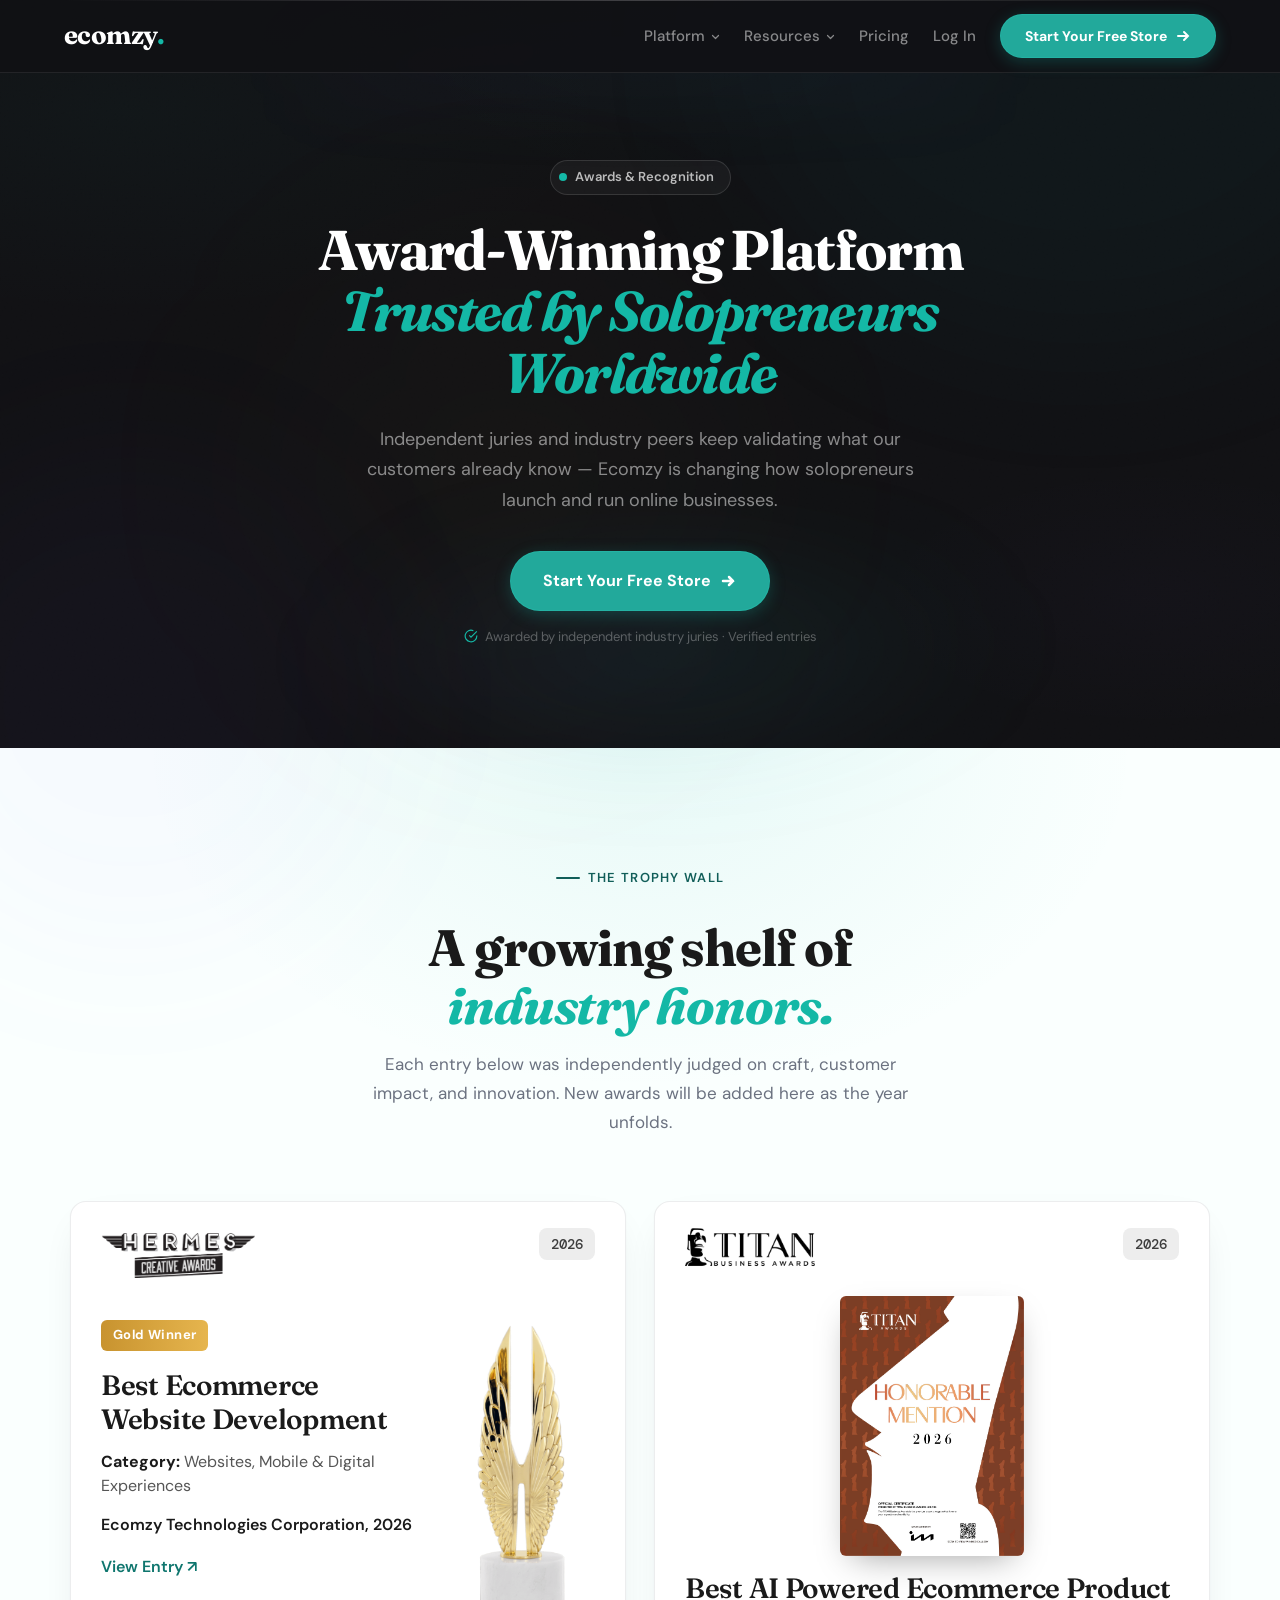
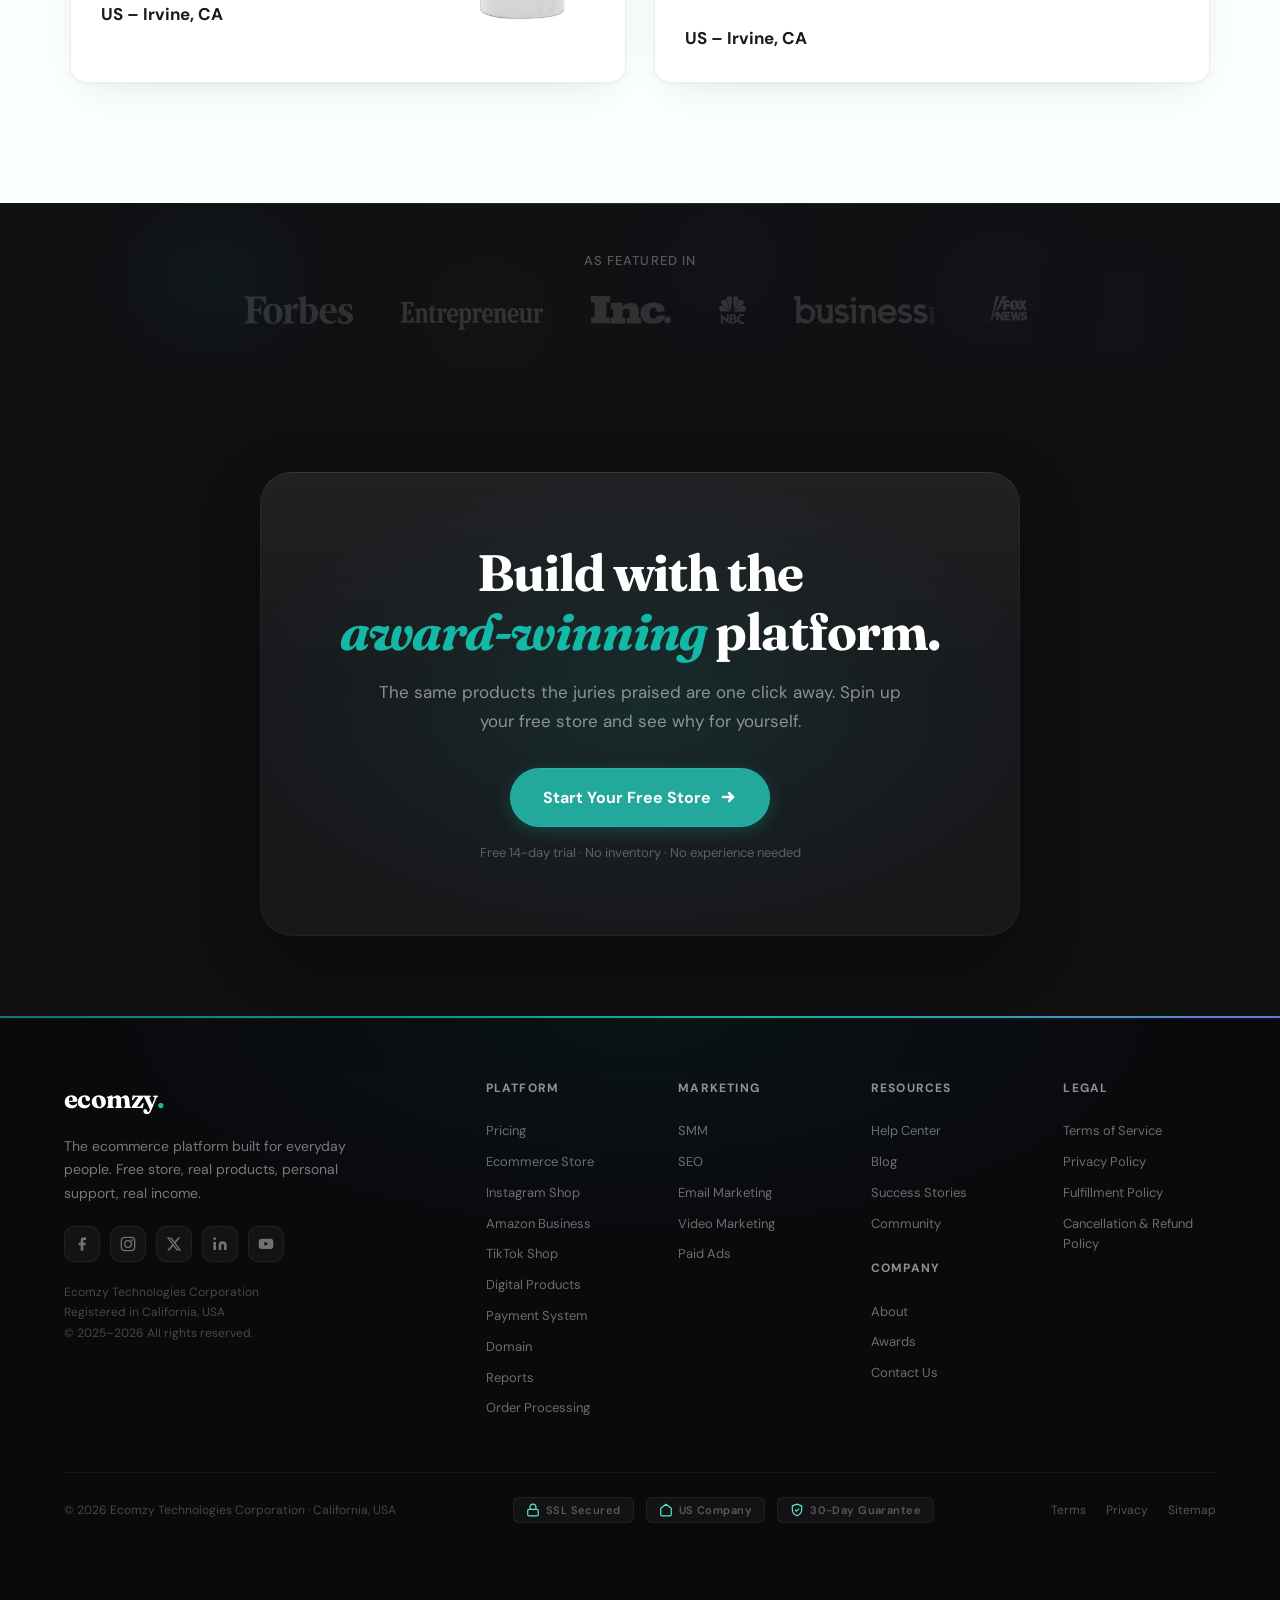
==== awards/index.html @ 89574885 "Add ecomzyCL page templates, assets and blog Full page set for the ecomzyCL WordPress theme: 34 land" ====
<!DOCTYPE html>
<html lang="en">
<head>
<meta charset="UTF-8">
<meta name="viewport" content="width=device-width, initial-scale=1.0">
<title>Our Awards — Ecomzy Recognition & Industry Awards</title>
<link rel="icon" href="https://ecomzy.com/favicon.svg" type="image/svg+xml">
<link rel="preconnect" href="https://fonts.googleapis.com">
<link href="https://fonts.googleapis.com/css2?family=DM+Mono:wght@400;500&family=DM+Sans:ital,opsz,wght@0,9..40,400;0,9..40,500;0,9..40,600;0,9..40,700;1,9..40,400&family=Fraunces:ital,opsz,wght@0,9..144,400;0,9..144,600;0,9..144,700;1,9..144,400&display=swap" rel="stylesheet">

<style>
:root {
  --teal-frost: #F0FDFA;
  --teal-mist: #CCFBF1;
  --teal-light: #99F6E4;
  --teal: #0F766E;
  --teal-bright: #14B8A6;
  --teal-deep: #115E59;
  --teal-pale: #CCFBF1;
  --amber: #0F766E;
  --amber-bright: #14B8A6;
  --amber-pale: #F0FDFA;
  --amber-deep: #0D6B64;
  --midnight: #1A1A1A;
  --charcoal: #2D2D2D;
  --stone: #6B7280;
  --stone-light: #9CA3AF;
  --warm-white: #FAFFFE;
  --coral: #F97066;
  --green: #22C55E;

  --font-display: 'Fraunces', Georgia, serif;
  --font-body: 'DM Sans', system-ui, sans-serif;
  --font-mono: 'DM Mono', monospace;
  --radius: 16px;
  --radius-sm: 10px;
  --radius-lg: 24px;
  --shadow-soft: 0 1px 3px rgba(15,118,110,.04), 0 8px 24px rgba(15,118,110,.03);
  --shadow-medium: 0 4px 12px rgba(15,118,110,.05), 0 16px 40px rgba(15,118,110,.04);
  --shadow-glow: 0 0 0 1px rgba(15,118,110,.12), 0 8px 30px rgba(15,118,110,.08);
}

*, *::before, *::after { margin:0; padding:0; box-sizing:border-box; }
html { scroll-behavior:smooth; -webkit-font-smoothing:antialiased; overflow-x:clip; }
body { font-family:var(--font-body); color:var(--midnight); background:#111114; line-height:1.6; overflow-x:clip; }
.container { max-width:1200px; margin:0 auto; padding:0 24px; }

/* ===== ANIMATIONS ===== */
@keyframes fadeUp { from{opacity:0;transform:translateY(30px)} to{opacity:1;transform:translateY(0)} }
@keyframes float { 0%,100%{transform:translateY(0)} 50%{transform:translateY(-8px)} }
@keyframes scaleIn { from{opacity:0;transform:scale(.92)} to{opacity:1;transform:scale(1)} }
@keyframes pulse { 0%,100%{transform:scale(.9);opacity:.6} 50%{transform:scale(1);opacity:1} }
@keyframes shimmer-line { 0%{background-position:-200% 0} 100%{background-position:200% 0} }
.reveal { opacity:0; transform:translateY(30px); transition:opacity .7s cubic-bezier(.22,1,.36,1), transform .7s cubic-bezier(.22,1,.36,1); }
.reveal.visible { opacity:1; transform:translateY(0); }
.reveal-delay-1 { transition-delay:.1s } .reveal-delay-2 { transition-delay:.2s } .reveal-delay-3 { transition-delay:.3s } .reveal-delay-4 { transition-delay:.4s }
.rd1{transition-delay:.1s}
.rd2{transition-delay:.2s}
.rd3{transition-delay:.3s}
.rd4{transition-delay:.4s}

/* ========================= HEADER STYLES ========================= */
/* ===== NAV — Apple Liquid Glass ===== */
nav {
  position:fixed; top:0; left:0; right:0; z-index:100;
  background:rgba(17,17,20,.85);
  border-bottom:1px solid rgba(255,255,255,.08);
  transition:box-shadow .3s, background .3s;
}
nav::before{
  content:'';position:absolute;top:0;left:0;right:0;height:1px;
  background:linear-gradient(90deg,transparent 5%,rgba(255,255,255,.1) 25%,rgba(255,255,255,.2) 50%,rgba(255,255,255,.1) 75%,transparent 95%);
  pointer-events:none;
}
nav.scrolled { box-shadow:0 2px 30px rgba(0,0,0,.4); background:rgba(17,17,20,.95); }
.nav-inner { display:flex; align-items:center; justify-content:space-between; max-width:1200px; margin:0 auto; padding:0 24px; height:72px; }
.nav-logo { font-family:var(--font-display); font-weight:700; font-size:26px; color:#fff; text-decoration:none; letter-spacing:-.02em; }
.nav-logo span { color:var(--teal-bright); }
.nav-links { display:flex; align-items:center; gap:24px; list-style:none; }
.nav-links > li > a:not(.nav-cta):not(.nav-trigger) { font-size:15px; font-weight:500; color:rgba(255,255,255,.5); text-decoration:none; transition:color .2s; }
.nav-links > li > a:not(.nav-cta):not(.nav-trigger):hover { color:#fff; }
.liquid-btn, .btn-primary, .nav-cta, .nav-mobile-toggle {
  display:inline-flex; align-items:center; gap:8px; border-radius:50px; text-decoration:none;
  border:1px solid rgba(255,255,255,.2); position:relative; overflow:hidden; cursor:pointer;
  backdrop-filter:blur(14px) saturate(140%); -webkit-backdrop-filter:blur(14px) saturate(140%);
  background:rgba(255,255,255,.08);
  box-shadow:0 4px 12px rgba(0,0,0,.15);
  transition:all .3s cubic-bezier(.22,1,.36,1);
}
.liquid-btn::before, .btn-primary::before, .nav-cta::before, .nav-mobile-toggle::before{
  content:''; position:absolute; inset:1px; border-radius:inherit; pointer-events:none;
  background:none;
}
.liquid-btn:hover, .btn-primary:hover, .nav-cta:hover, .nav-mobile-toggle:hover{transform:translateY(-2px); border-color:rgba(255,255,255,.35);}
.liquid-btn:active, .btn-primary:active, .nav-cta:active, .nav-mobile-toggle:active{transform:translateY(0)}
.nav-cta, .btn-primary { color:#fff; font-family:var(--font-body); }
.nav-cta { padding:10px 24px; font-size:14px; font-weight:700; position:relative; }
.nav-cta svg { transition:transform .4s cubic-bezier(.22,1,.36,1); position:relative; z-index:2; }
.nav-cta:hover svg { transform:translateX(4px); }
.btn-primary { padding:16px 32px; font-size:16px; font-weight:700; color:#fff; }
.nav-mobile-toggle{display:none;width:44px;height:44px;border-radius:50%;background:rgba(255,255,255,.08);border:1px solid rgba(255,255,255,.15);cursor:pointer;padding:0;align-items:center;justify-content:center;flex-direction:column;gap:5px;backdrop-filter:blur(14px);-webkit-backdrop-filter:blur(14px);box-shadow:0 4px 12px rgba(0,0,0,.15);transition:all .3s cubic-bezier(.22,1,.36,1)}
.nav-mobile-toggle:hover{border-color:rgba(255,255,255,.3);background:rgba(255,255,255,.12)}
.btn-primary, .nav-cta{
  border-color:rgba(38,187,171,.6);
  background:#22a99b;
  backdrop-filter:blur(14px) saturate(140%);
  -webkit-backdrop-filter:blur(14px) saturate(140%);
  box-shadow:0 4px 16px rgba(20,184,166,.25);
}
.btn-primary:hover, .nav-cta:hover{
  background:#35c8bb;
  border-color:rgba(76,212,196,.7);
}
.nav-cta:hover{transform:translateY(0)}
.nav-mobile-toggle span{display:block;width:18px;height:2px;background:#fff;border-radius:2px;transition:transform .3s ease,opacity .3s ease}
.nav-item-dropdown{position:relative;z-index:1}
.nav-item-dropdown::after{
  content:'';position:absolute;left:0;right:0;top:100%;height:22px;pointer-events:none;z-index:50;
}
.nav-item-dropdown.dd-open{z-index:120}
.nav-item-dropdown.dd-open::after{pointer-events:auto}
.nav-trigger{display:inline-flex;align-items:center;gap:6px;font-size:15px;font-weight:500;color:rgba(255,255,255,.5);text-decoration:none;transition:color .2s}
.nav-item-dropdown.dd-open .nav-trigger{color:#fff}
.nav-trigger > svg{width:9px;height:9px;transition:transform .25s ease;flex-shrink:0}
.nav-item-dropdown.dd-open .nav-trigger > svg{transform:rotate(180deg)}
.nav-dropdown{
  position:fixed; top:72px; left:50%;
  transform:translateX(-50%) translateY(10px) scale(.97);
  transform-origin: top center;
  opacity:0; pointer-events:none; border-radius:20px;
  padding:16px 12px 12px;
  border:1px solid rgba(255,255,255,.08);
  background:rgba(20,22,30,.88);
  box-shadow:0 32px 80px rgba(0,0,0,.5), 0 0 0 1px rgba(255,255,255,.06) inset, 0 1px 0 rgba(255,255,255,.08) inset;
  backdrop-filter:blur(50px) saturate(150%); -webkit-backdrop-filter:blur(50px) saturate(150%);
  transition:opacity .55s cubic-bezier(.16,1,.3,1), transform .55s cubic-bezier(.16,1,.3,1), visibility 0s .55s;
  visibility:hidden; z-index:101;
}
.nav-item-dropdown.dd-open .nav-dropdown{opacity:1;pointer-events:auto;visibility:visible;transform:translateX(-50%) translateY(0) scale(1);transition:opacity .55s cubic-bezier(.16,1,.3,1), transform .55s cubic-bezier(.16,1,.3,1), visibility 0s}
.nav-dropdown.mega{width:min(720px,calc(100vw - 32px));padding:16px 0 0;overflow:hidden}
.nav-dropdown .nav-dd-inner{padding:18px 20px 0}
.nav-dd-cols{display:grid;grid-template-columns:1fr 1fr;gap:8px 28px}
.nav-dd-item{
  display:flex;align-items:center;gap:14px;padding:10px 12px;border-radius:14px;text-decoration:none;
  transition:background .2s ease;
}
.nav-dd-item:hover{background:rgba(255,255,255,.06)}
.nav-dd-icon{
  flex-shrink:0;width:44px;height:44px;border-radius:12px;display:flex;align-items:center;justify-content:center;
  box-shadow:inset 0 1px 0 rgba(255,255,255,.25),0 4px 12px rgba(0,0,0,.2);
}
.nav-dd-icon svg{width:22px;height:22px;stroke:#fff;fill:none;stroke-width:1.6;stroke-linecap:round;stroke-linejoin:round}
.nav-dd-icon svg[fill="currentColor"]{fill:#fff;stroke:none}
.nav-dd-icon svg.svg-fill{fill:#fff;stroke:none;stroke-width:0}
.nav-dd-g1{background:linear-gradient(145deg,#2dd4bf,#0d9488)}
.nav-dd-g2{background:linear-gradient(145deg,#14b8a6,#115e59)}
.nav-dd-g3{background:linear-gradient(145deg,#8b5cf6,#14b8a6)}
.nav-dd-g4{background:linear-gradient(145deg,#a78bfa,#6366f1)}
.nav-dd-g5{background:linear-gradient(145deg,#34d399,#0d9488)}
.nav-dd-g7{background:linear-gradient(145deg,#5eead4,#0f766e)}
.nav-dd-text{min-width:0}
.nav-dd-title{display:block;font-size:14px;font-weight:700;line-height:1.25;color:#fff}
.nav-dd-desc{display:block;font-size:12px;line-height:1.4;color:rgba(255,255,255,.45);margin-top:3px;font-weight:500}
.nav-dd-item:hover .nav-dd-desc{color:rgba(255,255,255,.58)}
.nav-dd-divider{height:1px;background:rgba(255,255,255,.1);margin:16px 20px 0}
.nav-dd-section{padding:16px 20px 18px}
.nav-dd-section-label{font-size:10px;font-weight:700;letter-spacing:.14em;text-transform:uppercase;color:rgba(255,255,255,.25);margin:0 0 10px;padding:0 12px}
.nav-dd-footer{
  display:flex;align-items:center;justify-content:space-between;gap:16px;padding:14px 20px 16px;
  border-top:1px solid rgba(255,255,255,.06);background:rgba(0,0,0,.2);border-radius:0 0 20px 20px;
}
.nav-dd-footer-note{font-size:12px;font-weight:500;color:rgba(255,255,255,.4)}
.nav-dd-footer-link{
  display:inline-flex;align-items:center;gap:6px;font-size:13px;font-weight:700;color:var(--teal-bright);text-decoration:none;white-space:nowrap;
  transition:color .2s,gap .2s;
}
.nav-dd-footer-link:hover{color:#5eead4;gap:10px}
.nav-dropdown.list{position:absolute;top:100%;width:min(340px,calc(100vw - 32px));left:50%;right:auto;transform:translateX(-50%) translateY(10px) scale(.97);transform-origin:top center;padding:16px 0 0;overflow:hidden;margin-top:8px}
.nav-item-dropdown.dd-open .nav-dropdown.list{transform:translateX(-50%) translateY(0) scale(1)}
.nav-dropdown.list .nav-dd-inner{padding:14px 16px 0}
.nav-dropdown.list .nav-dd-cols{grid-template-columns:1fr;gap:2px}
.nav-dropdown.list .nav-dd-footer{flex-direction:column;align-items:flex-start}

/* ========================= /HEADER STYLES ======================== */

/* ========================= PAGE STYLES =========================== */
/* ===== SECTION PRIMITIVES ===== */
.section-label { display:inline-flex; align-items:center; gap:8px; font-size:13px; font-weight:600; text-transform:uppercase; letter-spacing:.1em; color:var(--teal); margin-bottom:16px; }
.section-label::before { content:''; width:24px; height:2px; background:var(--teal-bright); border-radius:2px; }
.section-title { font-family:var(--font-display); font-size:clamp(30px,4vw,52px); font-weight:700; line-height:1.15; letter-spacing:-.02em; margin-bottom:16px; }
.section-title em { font-style:italic; color:var(--teal-bright); }
.section-sub { font-size:17px; color:rgba(255,255,255,.45); max-width:560px; line-height:1.7; }

/* ===== HERO — Dark ===== */
.hero { position:relative; z-index:1; padding:160px 0 100px; background:#111114; overflow:visible; }
.hero::before { content:''; position:absolute; inset:0; background:
  radial-gradient(ellipse 70% 50% at 10% 15%, rgba(20,184,166,.03) 0%, transparent 55%),
  radial-gradient(ellipse 50% 40% at 90% 80%, rgba(139,92,246,.02) 0%, transparent 45%),
  radial-gradient(ellipse 40% 50% at 50% 0%, rgba(20,184,166,.02) 0%, transparent 50%);
  pointer-events:none; }
.hero::after { content:''; position:absolute; inset:0;
  background-image:url("data:image/svg+xml,%3Csvg viewBox='0 0 512 512' xmlns='http://www.w3.org/2000/svg'%3E%3Cfilter id='n'%3E%3CfeTurbulence type='fractalNoise' baseFrequency='.65' numOctaves='4' stitchTiles='stitch'/%3E%3C/filter%3E%3Crect width='100%25' height='100%25' filter='url(%23n)' opacity='.02'/%3E%3C/svg%3E");
  pointer-events:none; opacity:.5; }
.hero-grid-pattern {
  position:absolute; inset:0; pointer-events:none; opacity:.02;
  background-image:linear-gradient(rgba(255,255,255,.15) 1px, transparent 1px),linear-gradient(90deg, rgba(255,255,255,.15) 1px, transparent 1px);
  background-size:60px 60px;
  mask-image:radial-gradient(ellipse 70% 60% at 50% 50%, black 20%, transparent 70%);
  -webkit-mask-image:radial-gradient(ellipse 70% 60% at 50% 50%, black 20%, transparent 70%);
}
@keyframes orb-float {
  0%,100% { transform:translate(0,0) scale(1); }
  25% { transform:translate(30px,-20px) scale(1.05); }
  50% { transform:translate(-20px,30px) scale(.95); }
  75% { transform:translate(15px,15px) scale(1.02); }
}
.hero-orb { position:absolute; border-radius:50%; pointer-events:none; filter:blur(80px); }
.hero-orb-1 { width:700px; height:600px; top:-250px; right:-150px; background:rgba(20,184,166,.04); animation:orb-float 20s ease-in-out infinite; }
.hero-orb-2 { width:500px; height:500px; bottom:-200px; left:-120px; background:rgba(139,92,246,.03); animation:orb-float 16s ease-in-out infinite reverse; }
.hero-orb-3 { width:500px; height:500px; top:30%; left:20%; background:rgba(245,180,50,.02); animation:orb-float 24s ease-in-out infinite 4s; filter:blur(120px); }
.hero-bleed-glow{position:absolute;left:50%;pointer-events:none;z-index:1}
.hero-bleed-top{top:-60px;width:700px;height:160px;margin-left:-350px;background:radial-gradient(ellipse 100% 100% at 50% 100%,rgba(20,184,166,.06) 0%,rgba(139,92,246,.03) 40%,transparent 70%);filter:blur(40px)}
.hero-bleed-bottom{bottom:-140px;width:1000px;height:350px;margin-left:-500px;background:radial-gradient(ellipse 50% 60% at 55% 30%,rgba(20,184,166,.08) 0%,transparent 70%),radial-gradient(ellipse 45% 55% at 45% 35%,rgba(139,92,246,.04) 0%,transparent 70%);filter:blur(50px)}
.hero-content { position:relative; z-index:2; text-align:center; max-width:800px; margin:0 auto; }
.hero-badge { display:inline-flex; align-items:center; gap:8px; padding:6px 16px 6px 8px; background:rgba(255,255,255,.04); border:1px solid rgba(255,255,255,.12); border-radius:50px; font-size:13px; font-weight:600; color:rgba(255,255,255,.7); margin-bottom:24px; animation:fadeUp .8s var(--ease-smooth) both; }
.hero-badge .dot { width:8px; height:8px; border-radius:50%; background:var(--teal-bright); animation:pulse 2s ease infinite; }
.hero h1 { font-family:var(--font-display); font-size:clamp(36px,4.5vw,56px); font-weight:700; line-height:1.1; letter-spacing:-.03em; color:#fff; animation:fadeUp .8s var(--ease-smooth) .1s both; }
.hero h1 em {
  font-style:italic; position:relative; display:inline;
  color:var(--teal-bright);
  -webkit-text-fill-color:var(--teal-bright);
}
@keyframes gradient-flow{0%{background-position:0% 50%}50%{background-position:100% 50%}100%{background-position:0% 50%}}
.hero-sub { font-size:18px; color:rgba(255,255,255,.5); max-width:600px; margin:20px auto 0; line-height:1.7; animation:fadeUp .8s var(--ease-smooth) .2s both; }
.hero-actions { margin-top:36px; animation:fadeUp .8s var(--ease-smooth) .3s both; }
.hero-note { font-size:13px; color:rgba(255,255,255,.3); margin-top:16px; text-align:center; animation:fadeUp .8s var(--ease-smooth) .4s both; }
.hero-note svg { vertical-align:-2px; margin-right:4px; color:var(--teal-bright); }

/* ===== CEO QUOTE — light ===== */
.quote-section { padding:100px 0; background:#F4FBFA; position:relative; overflow:hidden; }
.quote-section::before { content:''; position:absolute; inset:0; background:radial-gradient(ellipse 50% 60% at 50% 50%,rgba(20,184,166,.06) 0%,transparent 60%); pointer-events:none; }
.quote-section::after { content:''; position:absolute; inset:0; pointer-events:none;
  background-image:linear-gradient(30deg,rgba(15,118,110,.04) 1px,transparent 1px),linear-gradient(150deg,rgba(15,118,110,.04) 1px,transparent 1px); background-size:40px 24px; }

.quote-layout {
  display:flex; align-items:stretch; gap:0; max-width:1000px; margin:0 auto;
  border-radius:28px; overflow:hidden; position:relative; z-index:2;
  box-shadow:0 12px 48px rgba(15,118,110,.08),0 4px 16px rgba(0,0,0,.04),0 1px 0 rgba(255,255,255,.9) inset;
  border:1px solid rgba(15,118,110,.1);
}
.quote-photo {
  flex:0 0 320px; position:relative; overflow:hidden;
}
.quote-photo img {
  width:100%; height:100%; object-fit:cover; display:block;
}
.quote-glass {
  position:relative; z-index:2; flex:1;
  padding:48px 48px 40px;
  background:rgba(255,255,255,.85);
  overflow:hidden;
  display:flex; flex-direction:column; justify-content:center;
}
@keyframes quoteShimmer{0%{left:-60%;opacity:0}20%{opacity:1}80%{opacity:1}100%{left:120%;opacity:0}}
.quote-shimmer{
  position:absolute;top:-50%;left:-60%;width:45%;height:250%;
  background:linear-gradient(105deg,transparent 38%,rgba(20,184,166,.04) 46%,rgba(20,184,166,.08) 50%,rgba(20,184,166,.04) 54%,transparent 62%);
  pointer-events:none;z-index:1;animation:quoteShimmer 12s ease-in-out infinite;
}
.quote-mark { font-family:var(--font-display); font-size:64px; line-height:.8; color:rgba(15,118,110,.15); position:relative; z-index:2; }
.quote-glass blockquote {
  font-family:var(--font-body); font-size:18px; font-weight:600; font-style:italic;
  color:var(--midnight); line-height:1.7; margin-bottom:28px; position:relative; z-index:2;
}
.quote-author { display:flex; align-items:center; gap:16px; position:relative; z-index:2; }
.quote-name { font-size:18px; font-weight:700; color:var(--midnight); font-style:italic; }
.quote-role { font-size:13px; color:var(--stone); font-style:italic; }

/* ===== OUR STORY — light timeline ===== */
.story-section { padding:120px 0; background:#fff; position:relative; overflow:hidden; }
.story-section::before { content:''; position:absolute; inset:0; background:radial-gradient(ellipse 50% 60% at 20% 50%,rgba(20,184,166,.05) 0%,transparent 60%); pointer-events:none; }
.story-grid { display:grid; grid-template-columns:1fr 1fr; gap:80px; align-items:center; position:relative; z-index:2; }
.story-text .section-label { color:var(--teal); background:rgba(20,184,166,.1); padding:4px 12px; border-radius:6px; }
.story-text .section-title { color:var(--midnight); }
.story-text .section-sub { color:rgba(17,17,20,.55); max-width:none; }
.story-text p { font-size:16px; color:rgba(17,17,20,.5); line-height:1.8; margin-top:20px; }
.story-img { width:100%; max-height:540px; border-radius:24px; object-fit:cover; box-shadow:0 10px 30px rgba(15,23,42,.06) }

/* ===== WHAT WE DO — light cards ===== */
.wwd-section { padding:100px 0; background:#F4FBFA; position:relative; overflow:hidden; }
.wwd-section::before { content:''; position:absolute; inset:0; background:radial-gradient(ellipse 60% 50% at 50% 0%,rgba(20,184,166,.06) 0%,transparent 60%); pointer-events:none; }
.wwd-section::after { content:''; position:absolute; inset:0; pointer-events:none;
  background-image:linear-gradient(30deg,rgba(15,118,110,.04) 1px,transparent 1px),linear-gradient(150deg,rgba(15,118,110,.04) 1px,transparent 1px); background-size:40px 24px; }
.wwd-header { display:flex; align-items:center; justify-content:space-between; gap:32px; margin-bottom:64px; position:relative; z-index:2; }
.wwd-header .section-title { color:var(--midnight); margin-bottom:8px; }
.wwd-header .section-sub { color:rgba(17,17,20,.55); }
.wwd-grid { display:grid; grid-template-columns:1fr 1fr; gap:24px; position:relative; z-index:2; }
.wwd-card {
  display:flex; align-items:center; gap:24px; padding:24px 28px;
  background:#fff;
  border:1px solid rgba(15,23,42,.08);
  border-radius:20px;
  transition:all .4s var(--ease-smooth);
  position:relative; overflow:hidden;
  box-shadow:0 4px 16px rgba(15,23,42,.04);
}
.wwd-card:hover { border-color:rgba(20,184,166,.25); transform:translateY(-4px); box-shadow:0 16px 40px rgba(15,23,42,.08); }
.wwd-icon {
  flex-shrink:0; width:64px; height:64px; border-radius:16px;
  display:flex; align-items:center; justify-content:center;
  background:linear-gradient(135deg,rgba(20,184,166,.15),rgba(20,184,166,.06));
  border:1px solid rgba(20,184,166,.18);
  transition:all .4s var(--ease-smooth);
}
.wwd-card:hover .wwd-icon {
  background:linear-gradient(135deg,var(--teal-bright),var(--teal));
  border-color:var(--teal-bright);
  box-shadow:0 8px 24px rgba(20,184,166,.25);
}
.wwd-icon svg { width:30px; height:30px; stroke:var(--teal); fill:none; stroke-width:1.6; stroke-linecap:round; stroke-linejoin:round; transition:stroke .4s; }
.wwd-card:hover .wwd-icon svg { stroke:#fff; }
.wwd-card p { font-size:16px; color:rgba(17,17,20,.6); line-height:1.6; }

/* ===== STATS BAR ===== */
.logos-bar{position:relative;z-index:5;padding:48px 0;background:rgba(17,17,20,.25);border:none;overflow:hidden}
.logos-bar::before{content:'';position:absolute;top:0;left:0;right:0;height:1px;background:linear-gradient(90deg,transparent 10%,rgba(255,255,255,.07) 30%,rgba(255,255,255,.12) 50%,rgba(255,255,255,.07) 70%,transparent 90%);pointer-events:none;z-index:2}
@keyframes lbFloat1{0%,100%{transform:translate(0,0);opacity:.5}50%{transform:translate(15px,-8px);opacity:.9}}
@keyframes lbFloat2{0%,100%{transform:translate(0,0);opacity:.4}50%{transform:translate(-12px,6px);opacity:.8}}
@keyframes lbFloat3{0%,100%{transform:translate(0,0);opacity:.3}50%{transform:translate(8px,10px);opacity:.7}}
.lb-light{position:absolute;border-radius:50%;pointer-events:none;z-index:0;filter:blur(40px)}
.lb-light-1{width:120px;height:80px;top:20%;left:12%;background:rgba(20,184,166,.08);animation:lbFloat1 6s ease-in-out infinite}
.lb-light-2{width:100px;height:70px;top:30%;right:18%;background:rgba(139,92,246,.06);animation:lbFloat2 8s ease-in-out infinite 1s}
.lb-light-3{width:80px;height:60px;bottom:15%;left:35%;background:rgba(245,180,50,.05);animation:lbFloat3 7s ease-in-out infinite 2s}
.lb-light-4{width:90px;height:65px;top:15%;right:40%;background:rgba(59,130,246,.06);animation:lbFloat1 9s ease-in-out infinite 3s}
.lb-light-5{width:70px;height:55px;bottom:20%;right:10%;background:rgba(236,72,153,.05);animation:lbFloat2 7.5s ease-in-out infinite 1.5s}
.logos-bar p{position:relative;z-index:1;text-align:center;font-size:13px;font-weight:500;color:rgba(255,255,255,.3);text-transform:uppercase;letter-spacing:.08em;margin-bottom:24px}
.logos-row{position:relative;z-index:1;display:flex;align-items:center;justify-content:center;gap:48px;flex-wrap:wrap;opacity:.3}
.logos-row img{height:28px;width:auto;opacity:.45;filter:brightness(10) grayscale(1);vertical-align:middle}
.logos-row img:nth-child(2){position:relative;top:6px}

.stats-counter{position:relative;z-index:10;padding:60px 0;background:#111114;border-bottom:1px solid rgba(255,255,255,.04)}
.stats-grid{display:grid;grid-template-columns:repeat(4,1fr);gap:32px;text-align:center}
.stat-item-value{font-family:var(--font-display);font-size:clamp(32px,4vw,48px);font-weight:700;color:#fff;line-height:1}
.stat-item-value span{color:var(--teal-bright)}
.stat-item-label{font-size:14px;color:rgba(255,255,255,.4);margin-top:6px}


/* ===== TEAM CULTURE — lifestyle gallery ===== */
.culture-section { padding:100px 0; background:#fff; position:relative; overflow:hidden; }
.culture-section::before { content:''; position:absolute; inset:0; background:radial-gradient(ellipse 50% 50% at 70% 30%,rgba(20,184,166,.04) 0%,transparent 60%); pointer-events:none; }
.culture-header { text-align:center; margin-bottom:64px; position:relative; z-index:2; }
.culture-header .section-label { justify-content:center; }
.culture-header .section-title { color:var(--midnight); }
.culture-sub { color:rgba(17,17,20,.55); margin:0 auto; max-width:560px; }
.culture-grid {
  display:grid;
  grid-template-columns:1.2fr 1fr;
  grid-template-rows:auto auto;
  gap:24px; position:relative; z-index:2;
}
.culture-img {
  position:relative; border-radius:20px; overflow:hidden;
  box-shadow:0 8px 32px rgba(15,23,42,.08);
  transition:all .5s var(--ease-smooth);
}
.culture-img:hover { transform:translateY(-4px); box-shadow:0 20px 50px rgba(15,23,42,.12); }
.culture-img img { width:100%; height:100%; object-fit:cover; display:block; transition:transform .6s var(--ease-smooth); }
.culture-img:hover img { transform:scale(1.03); }
.culture-img-wide {
  grid-column:1 / 2;
  grid-row:1 / 3;
  min-height:420px;
}

/* ===== MEGA FOOTER ===== */
/* ===== TRUST & SECURITY ===== */
.trust-section{padding:100px 0;background:#111114;color:#fff;position:relative;overflow:hidden}
.trust-section::before{content:'';position:absolute;inset:0;background:radial-gradient(ellipse 60% 50% at 50% 0%,rgba(20,184,166,.06) 0%,transparent 60%);pointer-events:none}
.trust-header{text-align:center;margin-bottom:56px;position:relative;z-index:2}
.trust-header .section-label{color:var(--teal-bright);justify-content:center}
.trust-header .section-title{color:#fff}
.trust-header .section-sub{color:rgba(255,255,255,.45);margin:0 auto}
.trust-creds{display:grid;grid-template-columns:1fr 1fr 1fr;gap:20px;margin-bottom:64px;position:relative;z-index:2}
.trust-cred{text-align:center;padding:32px 20px;background:rgba(255,255,255,.03);border:1px solid rgba(255,255,255,.06);border-radius:20px;transition:all .4s var(--ease-smooth);position:relative;overflow:hidden}
.trust-cred::before{content:'';position:absolute;top:0;left:0;right:0;height:1px;background:linear-gradient(90deg,transparent,rgba(255,255,255,.08) 30%,rgba(255,255,255,.12) 50%,rgba(255,255,255,.08) 70%,transparent)}
.trust-cred:hover{background:rgba(255,255,255,.05);border-color:rgba(20,184,166,.15);transform:translateY(-3px)}
.trust-cred-icon{font-size:36px;margin-bottom:14px;display:block}
.trust-cred h4{font-family:var(--font-display);font-size:16px;font-weight:700;color:#fff;margin-bottom:6px}
.trust-cred p{font-size:13px;color:rgba(255,255,255,.4);line-height:1.6}
.trust-guarantee{display:flex;align-items:center;gap:24px;max-width:800px;margin:0 auto;padding:28px 36px;background:linear-gradient(135deg,rgba(20,184,166,.08) 0%,rgba(20,184,166,.03) 100%);border:1px solid rgba(20,184,166,.15);border-radius:20px;position:relative;z-index:2}
.trust-guarantee-shield{flex-shrink:0;width:64px;height:64px;border-radius:50%;background:linear-gradient(135deg,rgba(20,184,166,.15),rgba(20,184,166,.05));border:1.5px solid rgba(20,184,166,.25);display:flex;align-items:center;justify-content:center}
.trust-guarantee-text h4{font-family:var(--font-display);font-size:20px;font-weight:700;color:#fff;margin-bottom:4px}
.trust-guarantee-text p{font-size:14px;color:rgba(255,255,255,.45);line-height:1.6}

/* AWARDS GRID — light section */
.awards-section{padding:120px 0;position:relative;background:#FAFFFE;color:var(--midnight)}
.awards-section::before{content:'';position:absolute;inset:0;background:radial-gradient(60% 50% at 50% 0%,rgba(20,184,166,.08),transparent 65%);pointer-events:none}
.awards-header{position:relative;text-align:center;max-width:720px;margin:0 auto 64px;display:flex;flex-direction:column;align-items:center;gap:14px}
.awards-header .section-label{color:var(--teal-deep)}
.awards-header .section-label::before{background:var(--teal-deep)}
.awards-header .section-title{margin:0;color:var(--midnight)}
.awards-header .section-sub{margin:0;color:var(--stone)}
.awards-grid{position:relative;display:grid;grid-template-columns:repeat(2,minmax(0,1fr));gap:28px;justify-content:center;max-width:1140px;margin:0 auto}
.award-card{
  position:relative;display:flex;flex-direction:column;
  border-radius:var(--radius);
  background:#fff;
  border:1px solid rgba(20,30,40,.08);
  box-shadow:0 1px 2px rgba(20,30,40,.04), 0 12px 36px -16px rgba(20,30,40,.10);
  overflow:hidden;
  transition:transform .5s var(--ease-smooth), box-shadow .5s var(--ease-smooth);
}
.award-card:hover{transform:translateY(-4px);box-shadow:0 24px 60px -20px rgba(20,30,40,.18)}
.award-card:has(.award-link[href]:not([href="#"])){cursor:pointer}
.award-card .award-link::after{content:'';position:absolute;inset:0;z-index:2}

/* Ribbon — colored bar at top with tier + year */
.award-ribbon{
  padding:18px 32px;
  font-family:var(--font-display);font-size:20px;font-weight:600;letter-spacing:.01em;
  color:#fff;
}
.award-tier-gold .award-ribbon{
  background:linear-gradient(90deg,#B8893E 0%,#D4A95C 35%,#E8C079 55%,#C49247 100%);
  text-shadow:0 1px 1px rgba(0,0,0,.15);
}
.award-tier-platinum .award-ribbon{background:linear-gradient(90deg,#7E8A9A 0%,#A8B4C2 50%,#7E8A9A 100%);text-shadow:0 1px 1px rgba(0,0,0,.15)}
.award-tier-silver .award-ribbon{background:linear-gradient(90deg,#9AA0A8 0%,#C5CAD0 50%,#9AA0A8 100%);text-shadow:0 1px 1px rgba(0,0,0,.15)}
.award-tier-placeholder .award-ribbon{background:linear-gradient(90deg,#cdd2d8,#e4e8ec);color:rgba(20,30,40,.55);text-shadow:none}

/* Body — trophy + info side by side */
.award-body{display:grid;grid-template-columns:200px 1fr;gap:36px;align-items:center;padding:40px 44px 44px}
.award-trophy{display:flex;align-items:center;justify-content:center;min-height:240px}
.award-trophy img{max-width:100%;max-height:280px;object-fit:contain;display:block}
.award-trophy-fallback{
  width:96px;height:96px;border-radius:18px;display:flex;align-items:center;justify-content:center;
  background:linear-gradient(135deg,rgba(20,184,166,.12),rgba(20,184,166,.03));
  border:1px solid rgba(20,184,166,.22);color:var(--teal-deep);
}
.award-trophy-fallback svg{width:48px;height:48px}

.award-info{display:flex;flex-direction:column;gap:10px;min-width:0}
.award-name{font-family:var(--font-display);font-size:28px;font-weight:600;color:var(--midnight);line-height:1.25;letter-spacing:-.01em;margin:0}
.award-org{font-size:16px;font-weight:500;color:var(--midnight);margin:0}
.award-category{font-size:14px;color:var(--stone);line-height:1.6;margin:0}
.award-link{
  margin-top:6px;display:inline-block;
  font-size:14px;font-weight:600;color:var(--stone);
  text-decoration:none;word-break:break-all;
  align-self:flex-start;
  transition:color .3s var(--ease-smooth);
}
.award-card:hover .award-link{color:var(--teal-deep)}

@media (max-width:1024px){.awards-grid{grid-template-columns:1fr}.award-body{grid-template-columns:140px 1fr;gap:24px;padding:28px}}
@media (max-width:640px){
  .awards-section{padding:80px 0}
  .awards-grid{gap:20px}
  .award-ribbon{padding:12px 20px;font-size:16px}
  .award-body{grid-template-columns:1fr;gap:18px;padding:24px;text-align:center}
  .award-trophy{min-height:140px}
  .award-info{align-items:center}
  .award-link{align-self:center}
}

/* ========================= /PAGE STYLES ========================== */

/* ========================= FOOTER STYLES ========================= */
.mega-footer{background:#0A0A0D;color:#fff;position:relative;overflow:hidden}
.mega-footer::before{
  content:'';position:absolute;top:0;left:0;right:0;height:400px;
  background:radial-gradient(ellipse 60% 80% at 50% 0%,rgba(20,184,166,.06) 0%,transparent 70%);
  pointer-events:none;
}
@keyframes ctaFloat{0%,100%{transform:translateY(0)}50%{transform:translateY(-8px)}}
.footer-cta{padding:100px 0 80px;text-align:center;position:relative;z-index:2}
.footer-cta-box{
  max-width:760px;margin:0 auto;padding:72px 48px;
  background:rgba(255,255,255,.03);border-radius:32px;position:relative;overflow:hidden;
  border:none;
  box-shadow:0 20px 60px rgba(0,0,0,.3),0 40px 100px rgba(0,0,0,.15),0 0 0 1px rgba(255,255,255,.04) inset,0 1px 0 rgba(255,255,255,.06) inset;
  animation:ctaFloat 6s ease-in-out infinite;
}
.footer-cta-box::before{display:none}
@keyframes ctaGlow{0%,100%{opacity:.4;transform:scale(1) translate(0,0)}25%{opacity:.7;transform:scale(1.05) translate(2%,-3%)}50%{opacity:.5;transform:scale(1.08) translate(-1%,2%)}75%{opacity:.65;transform:scale(1.02) translate(3%,1%)}}
.footer-cta-box::after{
  content:'';position:absolute;inset:-40px;border-radius:50px;z-index:-1;
  background:radial-gradient(ellipse 70% 60% at 50% 50%,rgba(20,184,166,.12) 0%,rgba(20,184,166,.04) 40%,transparent 70%);
  animation:ctaGlow 8s ease-in-out infinite;pointer-events:none;
}
@keyframes ctaShimmer{0%{left:-60%;opacity:0}20%{opacity:1}80%{opacity:1}100%{left:120%;opacity:0}}
.footer-cta-shimmer{
  position:absolute;top:-50%;left:-60%;width:45%;height:250%;
  background:linear-gradient(105deg,transparent 38%,rgba(255,255,255,.04) 46%,rgba(255,255,255,.07) 50%,rgba(255,255,255,.04) 54%,transparent 62%);
  pointer-events:none;z-index:1;animation:ctaShimmer 10s ease-in-out infinite;
}
.footer-cta-frost{
  position:absolute;top:0;left:0;right:0;height:45%;border-radius:32px 32px 0 0;
  background:linear-gradient(180deg,rgba(255,255,255,.04) 0%,transparent 100%);
  pointer-events:none;z-index:1;
}
.footer-cta-box .section-title{color:#fff;position:relative;z-index:2}
.footer-cta-box .section-sub{color:rgba(255,255,255,.5);margin:0 auto 32px;position:relative;z-index:2}
.footer-cta-box .btn-primary{position:relative;z-index:2;font-size:16px;padding:16px 32px;white-space:nowrap;overflow:visible}
.footer-cta-note{position:relative;z-index:2;font-size:13px;color:rgba(255,255,255,.3);margin-top:16px}
.footer-body{padding:60px 0;position:relative;z-index:2;border-top:1px solid rgba(255,255,255,.04)}
.footer-grid{display:grid;grid-template-columns:2.5fr 1fr 1fr 1fr 1fr;gap:40px;margin-bottom:48px}
.footer-brand .nav-logo{display:inline-block;margin-bottom:14px}
.footer-brand-desc{font-size:14px;color:rgba(255,255,255,.45);line-height:1.7;max-width:300px;margin-bottom:20px}
.footer-socials{display:flex;gap:10px;margin-bottom:20px}
.footer-social{
  width:36px;height:36px;border-radius:10px;
  background:rgba(255,255,255,.04);border:1px solid rgba(255,255,255,.06);
  display:flex;align-items:center;justify-content:center;
  color:rgba(255,255,255,.4);text-decoration:none;transition:all .3s;
}
.footer-social:hover{background:rgba(20,184,166,.1);border-color:rgba(20,184,166,.2);color:var(--teal-bright);transform:translateY(-2px)}
.footer-social svg{width:16px;height:16px;fill:currentColor}
.footer-corp{font-size:12px;color:rgba(255,255,255,.25);line-height:1.7}
.footer-col h4{font-size:12px;font-weight:700;text-transform:uppercase;letter-spacing:.1em;color:rgba(255,255,255,.55);margin-bottom:18px}
.footer-col a{display:block;font-size:13px;color:rgba(255,255,255,.4);text-decoration:none;padding:5px 0;transition:color .2s}
.footer-col a:hover{color:var(--teal-bright)}
.footer-locked{display:flex;align-items:center;gap:5px;font-size:13px;color:rgba(255,255,255,.2);padding:5px 0;cursor:default}
.footer-bottom-bar{
  display:flex;align-items:center;justify-content:space-between;
  padding:24px 0;border-top:1px solid rgba(255,255,255,.06);position:relative;z-index:2;
}
.footer-bottom-left{font-size:12px;color:rgba(255,255,255,.25)}
.footer-bottom-links{display:flex;gap:20px}
.footer-bottom-links a{font-size:12px;color:rgba(255,255,255,.3);text-decoration:none;transition:color .2s}
.footer-bottom-links a:hover{color:rgba(255,255,255,.6)}
.footer-bottom-badges{display:flex;align-items:center;gap:12px}
.footer-badge{
  padding:5px 12px;border-radius:6px;
  background:rgba(255,255,255,.04);border:1px solid rgba(255,255,255,.06);
  font-size:11px;font-weight:600;color:rgba(255,255,255,.3);
  letter-spacing:.04em;display:inline-flex;align-items:center;gap:6px;line-height:1;
}
.footer-badge svg{flex-shrink:0;vertical-align:middle}
@keyframes footerGradient{0%{background-position:0% 50%}50%{background-position:100% 50%}100%{background-position:0% 50%}}
.footer-gradient-line{
  height:2px;
  background:linear-gradient(90deg,#0F766E,#14B8A6,#8B5CF6,#3B82F6,#14B8A6,#0F766E);
  background-size:300% 100%;animation:footerGradient 8s ease infinite;
}

/* ===== RESPONSIVE ===== */
@media(max-width:1024px){
  .hero-content{max-width:600px}
  .story-grid{grid-template-columns:1fr;gap:48px}
  .wwd-grid{grid-template-columns:1fr}
  .wwd-header{flex-direction:column;align-items:flex-start;gap:24px}
  .stats-grid{grid-template-columns:repeat(2,1fr)}
  .footer-grid{grid-template-columns:1fr 1fr}
}
@media(max-width:768px){
  .story-section{padding:60px 0}
  .wwd-section{padding:60px 0}
  .quote-section{padding:60px 0}
  .culture-section{padding:60px 0}
  .trust-section{padding:60px 0}
  .footer-cta{padding:60px 0 60px}
  .nav-links{display:none;flex-direction:column;position:fixed;top:0;left:0;right:0;bottom:0;background:rgba(17,17,20,.97);backdrop-filter:blur(20px);-webkit-backdrop-filter:blur(20px);padding:80px 24px 32px;gap:0;z-index:999;overflow-y:auto}
  .nav-links.mob-open{display:flex}
  .nav-links.mob-open>li{opacity:0;animation:fadeUp .4s cubic-bezier(.22,1,.36,1) forwards}
  .nav-links.mob-open>li:nth-child(1){animation-delay:.05s}
  .nav-links.mob-open>li:nth-child(2){animation-delay:.1s}
  .nav-links.mob-open>li:nth-child(3){animation-delay:.15s}
  .nav-links.mob-open>li:nth-child(4){animation-delay:.2s}
  .nav-links.mob-open>li:nth-child(5){animation-delay:.25s}
  .nav-links.mob-open li{list-style:none}
  .nav-links.mob-open>li{width:100%}
  .nav-links.mob-open>li>a:not(.nav-cta){display:block;font-size:18px;font-weight:600;color:rgba(255,255,255,.85);padding:16px 0;border-bottom:1px solid rgba(255,255,255,.06);text-decoration:none;text-align:left}
  .nav-links.mob-open .nav-trigger{display:flex;width:100%;justify-content:space-between;font-size:18px;font-weight:600;color:rgba(255,255,255,.85);padding:16px 0;border-bottom:1px solid rgba(255,255,255,.06);text-decoration:none;cursor:pointer}
  .nav-links.mob-open .nav-trigger>svg{transition:transform .3s;width:12px;height:12px}
  .nav-links.mob-open .nav-item-dropdown.dd-open .nav-trigger>svg{transform:rotate(180deg)}
  .nav-links.mob-open .nav-dropdown{position:static;opacity:0;visibility:hidden;max-height:0;overflow:hidden;transform:none;pointer-events:none;width:100%;padding:0;background:none;border:none;box-shadow:none;backdrop-filter:none;transition:opacity .3s,max-height .4s ease,visibility 0s .3s}
  .nav-links.mob-open .nav-item-dropdown.dd-open .nav-dropdown{opacity:1;visibility:visible;max-height:800px;pointer-events:auto;padding:8px 0 16px;transition:opacity .3s,max-height .4s ease,visibility 0s}
  .nav-links.mob-open .nav-dropdown,.nav-links.mob-open .nav-dropdown.list{left:auto;transform:none !important;width:100%}
  .nav-links.mob-open .nav-dd-inner{padding:0 0 0 8px}
  .nav-links.mob-open .nav-dd-cols{grid-template-columns:1fr;gap:0}
  .nav-links.mob-open .nav-dd-icon{display:none}
  .nav-links.mob-open .nav-dd-item{padding:12px 0;border-radius:0;border-bottom:1px solid rgba(255,255,255,.04)}
  .nav-links.mob-open .nav-dd-item:last-child{border-bottom:none}
  .nav-links.mob-open .nav-dd-text{visibility:visible !important}
  .nav-links.mob-open .nav-dd-title{font-size:15px;font-weight:500;color:rgba(255,255,255,.65)}
  .nav-links.mob-open .nav-dd-desc{display:none}
  .nav-links.mob-open .nav-dd-footer{display:none}
  .nav-links.mob-open .nav-dd-divider{display:none}
  .nav-links.mob-open .nav-dd-section-label{display:none}
  .nav-links.mob-open>li:nth-last-child(-n+3)>a:not(.nav-cta):not(.mob-login){border-bottom:none;padding-bottom:24px}
  .nav-links.mob-open>li:has(.nav-cta){order:98}
  .nav-links.mob-open>li:has(.mob-login){order:99}
  .nav-links.mob-open .nav-cta{margin-top:auto;justify-content:center;width:100%;padding:16px 24px;font-size:16px;border-bottom:none !important}
  .nav-links.mob-open .mob-login{display:flex !important;justify-content:center;width:100%;padding:14px 24px;font-size:15px;font-weight:600;color:rgba(255,255,255,.7) !important;border:1px solid rgba(255,255,255,.15) !important;border-radius:50px !important;border-bottom:1px solid rgba(255,255,255,.15) !important;margin-top:12px;text-align:center;background:rgba(255,255,255,.05);transition:all .3s;text-decoration:none !important}
  .nav-links.mob-open .mob-login:hover{background:rgba(255,255,255,.1);border-color:rgba(255,255,255,.25) !important;color:#fff !important}
  .nav-mobile-toggle{display:flex;position:relative;z-index:1000}
  .nav-mobile-toggle.mob-active{gap:0}
  .nav-mobile-toggle.mob-active span{position:absolute;top:50%;left:50%;margin-left:-9px;margin-top:-1px}
  .nav-mobile-toggle.mob-active span:nth-child(1){transform:rotate(45deg)}
  .nav-mobile-toggle.mob-active span:nth-child(2){opacity:0}
  .nav-mobile-toggle.mob-active span:nth-child(3){transform:rotate(-45deg)}
  body.mob-menu-open{overflow:hidden}
  .hero{padding:120px 0 60px} .hero h1{font-size:32px} .hero-sub{font-size:16px}
  .hero-actions{flex-direction:column} .hero-actions .btn-primary{width:100%;justify-content:center;white-space:nowrap;font-size:15px;padding:16px 24px}
  .quote-layout{flex-direction:column;border-radius:20px}
  .quote-photo{flex:0 0 auto;max-height:320px}
  .quote-glass{padding:32px 24px}
  .quote-glass blockquote{font-size:17px}
  .quote-mark{font-size:56px}
  .culture-grid{grid-template-columns:1fr;grid-template-rows:auto}
  .culture-img-wide{grid-column:auto;grid-row:auto;min-height:280px}
  .trust-creds{grid-template-columns:1fr}
  .trust-guarantee{flex-direction:column;text-align:center;padding:24px}
  .footer-cta-box{padding:48px 24px;border-radius:24px}
  .footer-grid{grid-template-columns:1fr 1fr;gap:32px}
  .footer-bottom-bar{flex-direction:column;gap:16px;text-align:center}
  .footer-bottom-badges{justify-content:center}
  .btn-primary{width:100%;justify-content:center;white-space:nowrap;font-size:15px;padding:16px 24px}
}
@media(max-width:640px){
  .nav-dd-cols{grid-template-columns:1fr}
  .stats-grid{grid-template-columns:1fr 1fr}
  .footer-grid{grid-template-columns:1fr;gap:32px}
}
/* ========================= /FOOTER STYLES ======================== */

</style>

<style id="ac-redesign">
.awards-grid{display:grid;grid-template-columns:repeat(2,minmax(0,1fr));gap:28px;max-width:1140px;margin:0 auto;align-items:stretch}
.ac{background:#fff;border:1px solid rgba(20,30,40,.08);border-radius:16px;box-shadow:0 1px 2px rgba(20,30,40,.04),0 14px 40px -18px rgba(20,30,40,.14);padding:26px 30px 30px;display:flex;flex-direction:column;gap:18px;transition:transform .5s cubic-bezier(.22,1,.36,1),box-shadow .5s cubic-bezier(.22,1,.36,1)}
.ac:hover{transform:translateY(-4px);box-shadow:0 28px 64px -22px rgba(20,30,40,.22)}
.ac-head{display:flex;align-items:flex-start;justify-content:space-between;gap:12px}
.ac-logo{display:flex;flex-direction:column;gap:4px;line-height:1}
.ac-logo-png{height:50px;width:auto;display:block}
.ac-logo strong{font-family:var(--font-display);font-weight:700;font-size:23px;letter-spacing:.16em;color:#1A1A1A}
.ac-logo span{font-size:8.5px;font-weight:700;letter-spacing:.34em;background:#1A1A1A;color:#fff;padding:3px 7px;align-self:flex-start}
.ac-year{font-family:var(--font-mono);font-size:14px;font-weight:500;color:#3d3d3d;background:#ededed;border-radius:8px;padding:5px 12px;white-space:nowrap}
.ac-body-text{display:grid;grid-template-columns:1fr 150px;gap:18px;align-items:center;flex:1}
.ac-info{display:flex;flex-direction:column;gap:14px;min-width:0}
.ac-badge{align-self:flex-start;font-size:13px;font-weight:700;letter-spacing:.03em;color:#fff;border-radius:6px;padding:5px 12px}
.ac-badge-gold{background:linear-gradient(90deg,#C8932F,#E6B54E)}
.ac-title{font-family:var(--font-display);font-size:28px;font-weight:600;line-height:1.22;color:#1A1A1A;margin:3px 0 0;letter-spacing:-.01em}
.ac-cat{font-size:16px;color:#555;margin:0;line-height:1.5}
.ac-cat strong{color:#1A1A1A}
.ac-org{font-size:16px;font-weight:600;color:#1A1A1A;margin:0}
.ac-link{font-size:16px;font-weight:600;color:var(--teal);text-decoration:none;margin-top:2px;align-self:flex-start}
.ac-link:hover{text-decoration:underline}
.ac-loc{font-size:17px;font-weight:700;color:#1A1A1A;margin:8px 0 0}
.ac-trophy{display:flex;align-items:center;justify-content:center}
.ac-trophy img{max-width:100%;max-height:360px;object-fit:contain;display:block}
.ac-body-cert{display:flex;flex-direction:column;gap:12px;flex:1}
.ac-cert{display:flex;flex:1;align-items:center;justify-content:center;min-height:0}
.ac-cert-img{width:auto;max-width:100%;max-height:260px;display:block;border-radius:6px;box-shadow:0 12px 32px -12px rgba(0,0,0,.38)}
@media (max-width:900px){.awards-grid{grid-template-columns:1fr}.ac-body-text{grid-template-columns:1fr}.ac-trophy{order:-1}}
</style>
</head>
<body>

<!-- NAV -->
<nav id="navbar">
  <div class="nav-inner">
    <a href="/home/" class="nav-logo">ecomzy<span>.</span></a>
    <ul class="nav-links">
      <li class="nav-item-dropdown">
        <a href="javascript:void(0)" class="nav-trigger">Platform
          <svg viewBox="0 0 9 9" fill="none"><path d="M1.5 3.5L4.5 6.5L7.5 3.5" stroke="currentColor" stroke-width="1.2" stroke-linecap="round" stroke-linejoin="round"/></svg>
        </a>
        <div class="nav-dropdown mega">
          <div class="nav-dd-inner">
            <div class="nav-dd-section-label">Platform</div>
            <div class="nav-dd-cols">
              <a href="/ecommerce-store/" class="nav-dd-item">
                <span class="nav-dd-icon nav-dd-g1" aria-hidden="true"><svg viewBox="0 0 24 24" fill="none" stroke="currentColor" stroke-width="1.5" stroke-linecap="round" stroke-linejoin="round"><path d="M12.5 22H4.08c-1.16 0-2.11-.93-2.11-2.07V5.09c0-2.62 1.95-3.81 4.34-2.64l4.44 2.18c.96.47 1.75 1.72 1.75 2.78V22z"/><path d="M21.97 15.06v3.78c0 2.16-1 3.16-3.16 3.16H12.5V10.42l.47.1 4.5 1.01 2.03.45c1.32.29 2.4.97 2.46 2.89.01.06.01.12.01.19z"/><path d="M5.5 9h3.47"/><path d="M5.5 13h3.47"/></svg></span>
                <span class="nav-dd-text"><span class="nav-dd-title">Ecommerce Store</span><span class="nav-dd-desc">Turnkey store with hot products</span></span>
              </a>
              <a href="/amazon-business/" class="nav-dd-item">
                <span class="nav-dd-icon nav-dd-g2" aria-hidden="true"><svg viewBox="0 0 24 24" fill="currentColor" stroke="none"><path d="M13.829 8.241c-.484.038-1.043.075-1.601.15-.856.111-1.712.261-2.42.596C8.432 9.547 7.5 10.739 7.5 12.493c0 2.2 1.415 3.317 3.202 3.317.596 0 1.08-.073 1.526-.185.708-.224 1.303-.634 2.01-1.38.41.56.52.821 1.229 1.417.186.075.372.075.52-.037.554-.463 1.101-.936 1.64-1.417.185-.15.147-.373.036-.56-.41-.522-.819-.97-.819-1.975V8.316c0-1.418.11-2.722-.93-3.69C15.057 3.84 13.716 3.542 12.675 3.542h-.447c-1.899.113-3.909.933-4.356 3.282-.074.298.15.41.299.449l2.084.26c.223-.038.334-.224.371-.41.187-.82.857-1.23 1.602-1.305h.15c.445 0 .929.187 1.19.558.297.448.26 1.046.26 1.568v.297zm0 2.164c0 .858.036 1.529-.41 2.273-.26.522-.707.858-1.191.97-.074 0-.185.038-.298.038-.818 0-1.303-.633-1.303-1.566 0-1.193.708-1.753 1.6-2.014.485-.112 1.044-.15 1.602-.15v.45zm6.857 8.86c.91-.77 1.294-2.167 1.314-2.897v-.122a.482.482 0 00-.08-.344c-.182-.222-1.518-.426-2.67-.081a3.36 3.36 0 00-.87.425c-.202.143-.162.323.04.304.223-.041.506-.06.83-.102.708-.06 1.537-.08 1.74.183.281.343-.324 1.843-.588 2.492-.08.203.101.285.284.142z"/><path d="M2.1 16.368c2.61 2.37 6.047 3.789 9.89 3.789 2.387 0 5.137-.67 7.261-1.945.283-.163.565-.346.827-.548.364-.262.041-.669-.323-.507-.161.06-.344.143-.505.203a20.184 20.184 0 01-7.038 1.338c-3.6 0-7.078-.993-9.89-2.634-.263-.141-.445.122-.222.304z"/></svg></span>
                <span class="nav-dd-text"><span class="nav-dd-title">Amazon Business</span><span class="nav-dd-desc">Expand to the #1 marketplace</span></span>
              </a>
              <a href="/instagram-shop/" class="nav-dd-item">
                <span class="nav-dd-icon nav-dd-g3" aria-hidden="true"><svg viewBox="1 1 22 22" fill="none" stroke="currentColor" stroke-width="1.5" stroke-linecap="round" stroke-linejoin="round"><circle cx="12" cy="12" r="4"/><path d="M3 16V8a5 5 0 015-5h8a5 5 0 015 5v8a5 5 0 01-5 5H8a5 5 0 01-5-5z"/><path d="M17.5 6.51l.01-.01"/></svg></span>
                <span class="nav-dd-text"><span class="nav-dd-title">Instagram Shop</span><span class="nav-dd-desc">Sell directly to Instagram users</span></span>
              </a>
              <a href="/tiktok-shop/" class="nav-dd-item">
                <span class="nav-dd-icon nav-dd-g4" aria-hidden="true"><svg viewBox="-2 -2 20 20" fill="currentColor"><path d="M9 0h1.98c.144.715.54 1.617 1.235 2.512C12.895 3.389 13.797 4 15 4v2c-1.753 0-3.07-.814-4-1.829V11a5 5 0 1 1-5-5v2a3 3 0 1 0 3 3z"/></svg></span>
                <span class="nav-dd-text"><span class="nav-dd-title">TikTok Shop</span><span class="nav-dd-desc">Turn viral videos into sales</span></span>
              </a>
              <a href="/digital-products/" class="nav-dd-item">
                <span class="nav-dd-icon nav-dd-g5" aria-hidden="true"><svg viewBox="0 0 24 24" fill="none" stroke="currentColor" stroke-width="1.5" stroke-linecap="round" stroke-linejoin="round"><path d="M3.17 7.44L12 12.55l8.77-5.08"/><path d="M12 21.61v-9.07"/><path d="M9.93 2.48L4.59 5.45A3.38 3.38 0 002.39 9.18v5.65a3.38 3.38 0 002.2 3.73l5.34 2.97a3.41 3.41 0 003.15 0l5.34-2.97a3.38 3.38 0 002.2-3.73V9.18a3.38 3.38 0 00-2.2-3.73L13.08 2.48a3.43 3.43 0 00-3.15 0z"/><path d="M17 13.24V9.58L7.51 4.1"/></svg></span>
                <span class="nav-dd-text"><span class="nav-dd-title">Digital Products</span><span class="nav-dd-desc">Sell AI toolkits for pure profit</span></span>
              </a>              <a href="/payment-system/" class="nav-dd-item">
                <span class="nav-dd-icon nav-dd-g7" aria-hidden="true"><svg viewBox="0 0 24 24" fill="none" stroke="currentColor" stroke-width="1.5" stroke-linecap="round" stroke-linejoin="round"><path d="M2 8.5h20"/><path d="M6 16.5h2"/><path d="M10.5 16.5h4"/><path d="M6.44 3.5h11.11C21.11 3.5 22 4.38 22 7.89v8.21c0 3.51-.89 4.39-4.44 4.39H6.44C2.89 20.5 2 19.62 2 16.11V7.89C2 4.38 2.89 3.5 6.44 3.5z"/></svg></span>
                <span class="nav-dd-text"><span class="nav-dd-title">Payment System</span><span class="nav-dd-desc">Accept all major credit cards</span></span>
              </a>
              <a href="/domain/" class="nav-dd-item">
                <span class="nav-dd-icon nav-dd-g1" aria-hidden="true"><svg viewBox="0 0 24 24" fill="none" stroke="currentColor" stroke-width="1.5" stroke-linecap="round" stroke-linejoin="round"><circle cx="12" cy="12" r="10"/><path d="M8 3h1c-1.95 5.84-1.95 12.16 0 18H8"/><path d="M15 3c1.95 5.84 1.95 12.16 0 18"/><path d="M3 16v-1c5.84 1.95 12.16 1.95 18 0v1"/><path d="M3 9c5.84-1.95 12.16-1.95 18 0"/></svg></span>
                <span class="nav-dd-text"><span class="nav-dd-title">Domain</span><span class="nav-dd-desc">Custom domain for your brand</span></span>
              </a>
              <a href="/reports/" class="nav-dd-item">
                <span class="nav-dd-icon nav-dd-g2" aria-hidden="true"><svg viewBox="0 0 24 24" fill="none" stroke="currentColor" stroke-width="1.5" stroke-linecap="round" stroke-linejoin="round"><path d="M6.88 18.15v-2.07"/><path d="M12 18.15v-4.14"/><path d="M17.12 18.15v-6.22"/><path d="M17.12 5.85l-.46.54a18.9 18.9 0 01-9.78 6.04"/><path d="M14.19 5.85h2.93v2.92"/><path d="M9 22h6c5 0 7-2 7-7V9c0-5-2-7-7-7H9C4 2 2 4 2 9v6c0 5 2 7 7 7z"/></svg></span>
                <span class="nav-dd-text"><span class="nav-dd-title">Reports</span><span class="nav-dd-desc">Analytics and performance data</span></span>
              </a>
              <a href="/order-processing/" class="nav-dd-item">
                <span class="nav-dd-icon nav-dd-g3" aria-hidden="true"><svg viewBox="0 0 24 24" fill="none" stroke="currentColor" stroke-width="1.5" stroke-linecap="round" stroke-linejoin="round"><path d="M3.17 7.44L12 12.55l8.77-5.08"/><path d="M12 21.61v-9.07"/><path d="M9.93 2.48L4.59 5.45A3.38 3.38 0 002.39 9.18v5.65a3.38 3.38 0 002.2 3.73l5.34 2.97a3.41 3.41 0 003.15 0l5.34-2.97a3.38 3.38 0 002.2-3.73V9.18a3.38 3.38 0 00-2.2-3.73L13.08 2.48a3.43 3.43 0 00-3.15 0z"/><path d="M17 13.24V9.58L7.51 4.1"/></svg></span>
                <span class="nav-dd-text"><span class="nav-dd-title">Order Processing</span><span class="nav-dd-desc">Automated fulfillment on autopilot</span></span>
              </a>
            </div>
          </div>
          <div class="nav-dd-divider"></div>
          <div class="nav-dd-inner">
            <div class="nav-dd-section-label">Marketing</div>
            <div class="nav-dd-cols">
              <a href="/social-media-marketing/" class="nav-dd-item">
                <span class="nav-dd-icon nav-dd-g1" aria-hidden="true"><svg viewBox="0 0 24 24" fill="none" stroke="currentColor" stroke-width="1.5" stroke-linecap="round" stroke-linejoin="round"><path d="M12 20.81c-.34.12-.9.12-1.24 0C7.48 19.82 2 15.69 2 8.69 2 5.6 4.49 3.1 7.56 3.1c1.82 0 3.43.88 4.44 2.24a5.53 5.53 0 014.44-2.24C19.51 3.1 22 5.6 22 8.69c0 7-5.48 11.13-8.38 12.12z"/></svg></span>
                <span class="nav-dd-text"><span class="nav-dd-title">Social Media Marketing</span><span class="nav-dd-desc">Drive sales from social posts</span></span>
              </a>
              <a href="/search-engine-optimization/" class="nav-dd-item">
                <span class="nav-dd-icon nav-dd-g2" aria-hidden="true"><svg viewBox="0 0 24 24" fill="none" stroke="currentColor" stroke-width="1.5" stroke-linecap="round" stroke-linejoin="round"><path d="M22 12c0-5.52-4.48-10-10-10S2 6.48 2 12c0 5.52 4.48 10 10 10"/><path d="M8 3h1c-1.95 5.84-1.95 12.16 0 18H8"/><path d="M15 3c.97 2.92 1.46 5.96 1.46 9"/><path d="M3 16v-1c2.92.97 5.96 1.46 9 1.46"/><path d="M3 9c5.84-1.95 12.16-1.95 18 0"/><circle cx="18.2" cy="18.2" r="3.2"/><path d="M22 22l-1-1"/></svg></span>
                <span class="nav-dd-text"><span class="nav-dd-title">Search Engine Optimization</span><span class="nav-dd-desc">Get found on Google for free</span></span>
              </a>
              <a href="/email-marketing/" class="nav-dd-item">
                <span class="nav-dd-icon nav-dd-g3" aria-hidden="true"><svg viewBox="0 0 24 24" fill="none" stroke="currentColor" stroke-width="1.5" stroke-linecap="round" stroke-linejoin="round"><path d="M17 20.5H7c-3 0-5-1.5-5-5v-7c0-3.5 2-5 5-5h10c3 0 5 1.5 5 5v7c0 3.5-2 5-5 5z"/><path d="M17 9l-3.13 2.5c-1.03.82-2.72.82-3.75 0L7 9"/></svg></span>
                <span class="nav-dd-text"><span class="nav-dd-title">Email Marketing</span><span class="nav-dd-desc">Turn subscribers into buyers</span></span>
              </a>
              <a href="/video-marketing/" class="nav-dd-item">
                <span class="nav-dd-icon nav-dd-g4" aria-hidden="true"><svg viewBox="0 0 24 24" fill="none" stroke="currentColor" stroke-width="1.5" stroke-linecap="round" stroke-linejoin="round"><path d="M19.07 19.07c3.91-3.91 3.91-10.24 0-14.14"/><path d="M4.93 4.93c-3.91 3.91-3.91 10.24 0 14.14"/><path d="M8.7 21.41c1.07.37 2.18.55 3.3.55 1.12-.01 2.23-.18 3.3-.55"/><path d="M8.7 2.59c1.07-.37 2.18-.55 3.3-.55 1.12 0 2.23.18 3.3.55"/><path d="M8.74 12v-1.67c0-2.08 1.47-2.93 3.27-1.89l1.45.84 1.45.84c1.8 1.04 1.8 2.74 0 3.78l-1.45.84-1.45.84c-1.8 1.04-3.27.19-3.27-1.89V12z"/></svg></span>
                <span class="nav-dd-text"><span class="nav-dd-title">Video Marketing</span><span class="nav-dd-desc">Product videos that sell</span></span>
              </a>
              <a href="/paid-ads/" class="nav-dd-item">
                <span class="nav-dd-icon nav-dd-g5" aria-hidden="true"><svg viewBox="0 0 24 24" fill="none" stroke="currentColor" stroke-width="1.5" stroke-linecap="round" stroke-linejoin="round"><path d="M9 22h6c5 0 7-2 7-7V9c0-5-2-7-7-7H9C4 2 2 4 2 9v6c0 5 2 7 7 7z"/><path d="M7.33 14.49l2.38-3.09c.34-.44.97-.52 1.41-.18l1.83 1.44c.44.34 1.07.26 1.41-.17l2.31-2.98"/></svg></span>
                <span class="nav-dd-text"><span class="nav-dd-title">Paid Ads</span><span class="nav-dd-desc">Ads that pay for themselves</span></span>
              </a>
            </div>
          </div>
          <div class="nav-dd-footer">
            <span class="nav-dd-footer-note">Everything you need to sell online</span>
            <a href="/home/#features" class="nav-dd-footer-link">Start for Free <span aria-hidden="true">&rarr;</span></a>
          </div>
        </div>
      </li>
      <li class="nav-item-dropdown">
        <a href="javascript:void(0)" class="nav-trigger">Resources
          <svg viewBox="0 0 9 9" fill="none"><path d="M1.5 3.5L4.5 6.5L7.5 3.5" stroke="currentColor" stroke-width="1.2" stroke-linecap="round" stroke-linejoin="round"/></svg>
        </a>
        <div class="nav-dropdown list">
          <div class="nav-dd-inner">
            <div class="nav-dd-cols">
              <a href="#" class="nav-dd-item">
                <span class="nav-dd-icon nav-dd-g2" aria-hidden="true"><svg viewBox="0 0 24 24" fill="none" stroke="currentColor" stroke-width="1.5" stroke-linecap="round" stroke-linejoin="round"><path d="M17 18.43H13l-4.45 2.96c-.66.44-1.55-.03-1.55-.93v-2.03c-3 0-5-2-5-5v-6c0-3 2-5 5-5h10c3 0 5 2 5 5v6c0 3-2 5-5 5z"/><path d="M12 11.36v-.21c0-.68.42-1.04.84-1.33.41-.28.82-.64.82-1.3 0-.92-.74-1.66-1.66-1.66s-1.66.74-1.66 1.66"/><path d="M12 13.75h.01"/></svg></span>
                <span class="nav-dd-text"><span class="nav-dd-title">Help Center</span><span class="nav-dd-desc">All answers in one knowledge base</span></span>
              </a>
              <a href="/blog/" class="nav-dd-item">
                <span class="nav-dd-icon nav-dd-g1" aria-hidden="true"><svg viewBox="0 0 24 24" fill="none" stroke="currentColor" stroke-width="1.5" stroke-linecap="round" stroke-linejoin="round"><path d="M16 2H8C4 2 2 4 2 8v13c0 .55.45 1 1 1h13c4 0 6-2 6-6V8c0-4-2-6-6-6z"/><path d="M7 9.5h10"/><path d="M7 14.5h7"/></svg></span>
                <span class="nav-dd-text"><span class="nav-dd-title">Blog</span><span class="nav-dd-desc">Expert tips to grow your business</span></span>
              </a>
              <a href="#" class="nav-dd-item">
                <span class="nav-dd-icon nav-dd-g5" aria-hidden="true"><svg viewBox="0 0 24 24" fill="none" stroke="currentColor" stroke-width="1.5" stroke-linecap="round" stroke-linejoin="round"><path d="M19 9c0 1.45-.57 2.78-1.17 3.89C16.75 14.49 15.04 15.62 13.05 15.91c-.34.06-.69.09-1.05.09s-.71-.03-1.05-.09c-1.99-.29-3.7-1.42-4.78-3.02C5.43 11.78 5 10.45 5 9c0-3.87 3.13-7 7-7s7 3.13 7 7z"/><path d="M21.25 18.47l-1.65.39c-.37.09-.66.37-.76.74l-.35 1.47c-.19.8-1.21 1.04-1.74.41L12 16l-4.75 5.49c-.53.63-1.55.39-1.74-.41l-.35-1.47c-.1-.37-.39-.65-.76-.74l-1.65-.39c-.76-.18-1.03-1.13-.48-1.68l3.9-3.9c1.08 1.6 2.79 2.73 4.78 3.02.34.06.69.09 1.05.09s.71-.03 1.05-.09c1.99-.29 3.7-1.42 4.78-3.02l3.9 3.9c.55.55.28 1.5-.48 1.68z"/><path d="M12.58 5.98l.59 1.18c.08.16.29.32.48.35l1.07.18c.68.11.84.61.35 1.1l-.83.82c-.14.14-.22.41-.17.61l.24 1.03c.19.81-.28 1.13-1.01.7l-1-.59c-.18-.11-.48-.11-.66 0l-1 .59c-.73.42-1.2.1-1.01-.7l.24-1.03c.04-.19-.04-.47-.17-.61l-.83-.82c-.48-.49-.33-.99.35-1.1l1.07-.18c.18-.03.39-.19.47-.35l.59-1.18c.29-.64.81-.64 1.13 0z"/></svg></span>
                <span class="nav-dd-text"><span class="nav-dd-title">Success Stories</span><span class="nav-dd-desc">Real cases and proven results</span></span>
              </a>
              <a href="#" class="nav-dd-item">
                <span class="nav-dd-icon nav-dd-g4" aria-hidden="true"><svg viewBox="0 0 24 24" fill="none" stroke="currentColor" stroke-width="1.5" stroke-linecap="round" stroke-linejoin="round"><path d="M9.16 10.87c-.1-.01-.22-.01-.33 0-2.38-.08-4.27-2.03-4.27-4.43C4.56 3.99 6.54 2 9 2s4.44 1.99 4.44 4.44c-.01 2.4-1.9 4.35-4.28 4.43z"/><path d="M16.41 4c1.94 0 3.5 1.57 3.5 3.5 0 1.89-1.5 3.43-3.37 3.5-.08-.01-.17-.01-.26 0"/><path d="M4.16 14.56c-2.42 1.62-2.42 4.26 0 5.87 2.75 1.84 7.26 1.84 10.01 0 2.42-1.62 2.42-4.26 0-5.87-2.74-1.83-7.25-1.83-10.01 0z"/><path d="M18.34 20c.72-.15 1.4-.44 1.96-.87 1.56-1.17 1.56-3.1 0-4.27-.55-.42-1.22-.7-1.93-.84"/></svg></span>
                <span class="nav-dd-text"><span class="nav-dd-title">Community</span><span class="nav-dd-desc">Support from fellow entrepreneurs</span></span>
              </a>
            </div>
          </div>
          <div class="nav-dd-footer">
            <span class="nav-dd-footer-note">Guides, updates &amp; peer support</span>
            <a href="#" class="nav-dd-footer-link">Contact us <span aria-hidden="true">&rarr;</span></a>
          </div>
        </div>
      </li>
      <li><a href="/pricing/">Pricing</a></li>
      <li><a href="/login/" style="font-size:15px;font-weight:500;color:rgba(255,255,255,.5);text-decoration:none;transition:color .2s" onmouseover="this.style.color='#fff'" onmouseout="this.style.color='rgba(255,255,255,.5)'">Log In</a></li>
      <li><a href="/free-online-store/" class="nav-cta">Start Your Free Store <svg width="16" height="16" fill="none" stroke="currentColor" stroke-width="2" stroke-linecap="round"><path d="M3 8h10M9 4l4 4-4 4"/></svg></a></li>
    </ul>
    <button class="nav-mobile-toggle liquid-btn" aria-label="Menu"><span></span><span></span><span></span></button>
  </div>
</nav>

<!-- ========================= PAGE CONTENT ========================= -->


<!-- HERO -->
<section class="hero">
  <div class="hero-grid-pattern"></div>
  <div class="hero-orb hero-orb-1"></div>
  <div class="hero-orb hero-orb-2"></div>
  <div class="hero-orb hero-orb-3"></div>
  <div class="hero-bleed-glow hero-bleed-top"></div>
  <div class="hero-bleed-glow hero-bleed-bottom"></div>
  <div class="container">
    <div class="hero-content">
      <div class="hero-badge"><span class="dot"></span> Awards &amp; Recognition</div>
      <h1>Award-Winning Platform<br><em>Trusted by Solopreneurs Worldwide</em></h1>
      <p class="hero-sub">Independent juries and industry peers keep validating what our customers already know &mdash; Ecomzy is changing how solopreneurs launch and run online businesses.</p>
      <div class="hero-actions">
        <a href="/free-online-store/" class="btn-primary liquid-btn liquid-btn-warm">Start Your Free Store <svg width="18" height="18" fill="none" stroke="currentColor" stroke-width="2.5" stroke-linecap="round"><path d="M4 9h10M10 5l4 4-4 4"/></svg></a>
      </div>
      <p class="hero-note"><svg width="14" height="14" viewBox="0 0 24 24" fill="none" stroke="currentColor" stroke-width="2"><path d="M22 11.08V12a10 10 0 1 1-5.93-9.14"/><polyline points="22 4 12 14.01 9 11.01"/></svg> Awarded by independent industry juries &middot; Verified entries</p>
    </div>
  </div>
</section>

<!-- AWARDS GRID -->
<section class="awards-section">
  <div class="container">
    <div class="awards-header reveal">
      <div class="section-label" style="justify-content:center">The Trophy Wall</div>
      <h2 class="section-title">A growing shelf of<br><em>industry honors.</em></h2>
      <p class="section-sub">Each entry below was independently judged on craft, customer impact, and innovation. New awards will be added here as the year unfolds.</p>
    </div>

    <div class="awards-grid">
      <article class="ac ac-hermes reveal">
        <div class="ac-head">
          <div class="ac-logo"><img class="ac-logo-png" src="[data-uri]" alt="HERMES Creative Awards"></div>
          <span class="ac-year">2026</span>
        </div>
        <div class="ac-body ac-body-text">
          <div class="ac-info">
            <span class="ac-badge ac-badge-gold">Gold Winner</span>
            <h3 class="ac-title">Best Ecommerce Website Development</h3>
            <p class="ac-cat"><strong>Category:</strong> Websites, Mobile &amp; Digital Experiences</p>
            <p class="ac-org">Ecomzy Technologies Corporation, 2026</p>
            <a class="ac-link" href="https://enter.amcpros.com/hermes/entry/best-ecommerce-website-development/" target="_blank" rel="noopener">View Entry &#8599;</a>
            <p class="ac-loc">US &ndash; Irvine, CA</p>
          </div>
          <div class="ac-trophy"><img src="[data-uri]" alt="Gold trophy" onerror="this.style.display='none';this.nextElementSibling.style.display='flex'"></div>
        </div>
      </article>
      <article class="ac ac-titan reveal">
        <div class="ac-head">
          <div class="ac-logo"><img class="ac-logo-png" src="[data-uri]" alt="TITAN Business Awards"></div>
          <span class="ac-year">2026</span>
        </div>
        <div class="ac-body ac-body-cert">
          <div class="ac-cert"><img class="ac-cert-img" src="[data-uri]" alt="TITAN Business Awards — Honorable Mention 2026 certificate for Ecomzy"></div>
          <h3 class="ac-title">Best AI Powered Ecommerce Product</h3>
          <p class="ac-loc">US &ndash; Irvine, CA</p>
        </div>
      </article>
    </div>
  </div>
</section>

<!-- AS FEATURED IN + STATS -->
<section class="logos-bar">
  <div class="lb-light lb-light-1"></div>
  <div class="lb-light lb-light-2"></div>
  <div class="lb-light lb-light-3"></div>
  <div class="lb-light lb-light-4"></div>
  <div class="lb-light lb-light-5"></div>
  <div class="container">
    <p>As featured in</p>
    <div class="logos-row"><img src="[data-uri]" alt="Forbes"><img src="[data-uri]" alt="Entrepreneur"><img src="[data-uri]" alt="Inc."><img src="[data-uri]" alt="Business.com"><img src="[data-uri]" alt="Fox News"><img src="[data-uri]" alt="Yahoo Finance"></div>
  </div>
</section>

<!-- CTA — floating glass box -->
<section class="footer-cta">
  <div class="container">
    <div class="footer-cta-box reveal">
      <div class="footer-cta-shimmer"></div>
      <div class="footer-cta-frost"></div>
      <h2 class="section-title">Build with the<br><em>award-winning</em> platform.</h2>
      <p class="section-sub">The same products the juries praised are one click away. Spin up your free store and see why for yourself.</p>
      <a href="/free-online-store/" class="btn-primary">Start Your Free Store <svg width="18" height="18" fill="none" stroke="currentColor" stroke-width="2.5" stroke-linecap="round"><path d="M4 9h10M10 5l4 4-4 4"/></svg></a>
      <p class="footer-cta-note">Free 14-day trial &middot; No inventory &middot; No experience needed</p>
    </div>
  </div>
</section>

<!-- ========================= /PAGE CONTENT ======================== -->
<footer class="mega-footer">
  <div class="footer-gradient-line"></div>

  <div class="footer-body">
    <div class="container">
      <div class="footer-grid">
        <div class="footer-brand">
          <a href="/home/" class="nav-logo">ecomzy<span>.</span></a>
          <p class="footer-brand-desc">The ecommerce platform built for everyday people. Free store, real products, personal support, real income.</p>
          <div class="footer-socials">
            <a href="#" class="footer-social" aria-label="Facebook"><svg viewBox="0 0 24 24"><path d="M18 2h-3a5 5 0 0 0-5 5v3H7v4h3v8h4v-8h3l1-4h-4V7a1 1 0 0 1 1-1h3z"/></svg></a>
            <a href="#" class="footer-social" aria-label="Instagram"><svg viewBox="0 0 24 24"><rect x="2" y="2" width="20" height="20" rx="5" fill="none" stroke="currentColor" stroke-width="2"/><circle cx="12" cy="12" r="5" fill="none" stroke="currentColor" stroke-width="2"/><circle cx="17.5" cy="6.5" r="1.5" fill="currentColor"/></svg></a>
            <a href="#" class="footer-social" aria-label="X / Twitter"><svg viewBox="0 0 24 24"><path d="M18.244 2.25h3.308l-7.227 8.26 8.502 11.24H16.17l-5.214-6.817L4.99 21.75H1.68l7.73-8.835L1.254 2.25H8.08l4.713 6.231zm-1.161 17.52h1.833L7.084 4.126H5.117z"/></svg></a>
            <a href="#" class="footer-social" aria-label="LinkedIn"><svg viewBox="0 0 24 24"><path d="M16 8a6 6 0 0 1 6 6v7h-4v-7a2 2 0 0 0-2-2 2 2 0 0 0-2 2v7h-4v-7a6 6 0 0 1 6-6zM2 9h4v12H2z"/><circle cx="4" cy="4" r="2"/></svg></a>
            <a href="#" class="footer-social" aria-label="YouTube"><svg viewBox="0 0 24 24"><path d="M22.54 6.42a2.78 2.78 0 0 0-1.94-2C18.88 4 12 4 12 4s-6.88 0-8.6.46a2.78 2.78 0 0 0-1.94 2A29 29 0 0 0 1 11.75a29 29 0 0 0 .46 5.33A2.78 2.78 0 0 0 3.4 19.1c1.72.44 8.6.44 8.6.44s6.88 0 8.6-.44a2.78 2.78 0 0 0 1.94-2 29 29 0 0 0 .46-5.25 29 29 0 0 0-.46-5.43z"/><polygon points="9.75,15.02 15.5,11.75 9.75,8.48" fill="#0A0A0D"/></svg></a>
          </div>
          <p class="footer-corp">Ecomzy Technologies Corporation<br>Registered in California, USA<br>&copy; 2025&ndash;2026 All rights reserved.</p>
        </div>
        <div class="footer-col">
          <h4>Platform</h4>
          <a href="/pricing/">Pricing</a>
          <a href="/ecommerce-store/">Ecommerce Store</a>
          <a href="/instagram-shop/">Instagram Shop</a>
          <a href="/amazon-business/">Amazon Business</a>
          <a href="/tiktok-shop/">TikTok Shop</a>
          <a href="/digital-products/">Digital Products</a>          <a href="/payment-system/">Payment System</a>
          <a href="/domain/">Domain</a>
          <a href="/reports/">Reports</a>
          <a href="/order-processing/">Order Processing</a>
        </div>
        <div class="footer-col">
          <h4>Marketing</h4>
          <a href="/social-media-marketing/">SMM</a>
          <a href="/search-engine-optimization/">SEO</a>
          <a href="/email-marketing/">Email Marketing</a>
          <a href="/video-marketing/">Video Marketing</a>
          <a href="/paid-ads/">Paid Ads</a>
        </div>
        <div class="footer-col">
          <h4>Resources</h4>
          <a href="/404/">Help Center</a>
          <a href="/blog/">Blog</a>
          <a href="/404/">Success Stories</a>
          <a href="/404/">Community</a>
          <h4 style="margin-top:20px">Company</h4>
          <a href="/about/">About</a>
          <a href="/awards/">Awards</a>
          <a href="/contact/">Contact Us</a>
        </div>
        <div class="footer-col">
          <h4>Legal</h4>
          <a href="/404/">Terms of Service</a>
          <a href="/404/">Privacy Policy</a>
          <a href="/404/">Fulfillment Policy</a>
          <a href="/404/">Cancellation &amp; Refund Policy</a>
        </div>
      </div>
      <div class="footer-bottom-bar">
        <div class="footer-bottom-left">&copy; 2026 Ecomzy Technologies Corporation &middot; California, USA</div>
        <div class="footer-bottom-badges">
          <div class="footer-badge"><svg width="14" height="14" viewBox="0 0 24 24" fill="none" stroke="#5eead4" stroke-width="2" stroke-linecap="round" stroke-linejoin="round"><rect x="3" y="11" width="18" height="11" rx="2"/><path d="M7 11V7a5 5 0 0 1 10 0v4"/></svg><span>SSL Secured</span></div>
          <div class="footer-badge"><svg width="14" height="14" viewBox="0 0 24 24" fill="none" stroke="#5eead4" stroke-width="2" stroke-linecap="round" stroke-linejoin="round"><path d="M3 9l9-7 9 7v11a2 2 0 0 1-2 2H5a2 2 0 0 1-2-2z"/></svg><span>US Company</span></div>
          <div class="footer-badge"><svg width="14" height="14" viewBox="0 0 24 24" fill="none" stroke="#5eead4" stroke-width="2" stroke-linecap="round" stroke-linejoin="round"><path d="M12 22s8-4 8-10V5l-8-3-8 3v7c0 6 8 10 8 10z"/><path d="M9 12l2 2 4-4"/></svg><span>30-Day Guarantee</span></div>
        </div>
        <div class="footer-bottom-links">
          <a href="#">Terms</a>
          <a href="#">Privacy</a>
          <a href="#">Sitemap</a>
        </div>
      </div>
    </div>
  </div>
  <div class="footer-gradient-line"></div>
</footer>

<script>
// Nav scroll
const nav = document.getElementById('navbar');
if (nav) window.addEventListener('scroll', () => nav.classList.toggle('scrolled', window.scrollY > 20));

// Mobile menu toggle
const mobileToggle = document.querySelector('.nav-mobile-toggle');
const navLinks = document.querySelector('.nav-links');
if (mobileToggle && navLinks) {
  mobileToggle.addEventListener('click', () => {
    const isOpen = navLinks.classList.toggle('mob-open');
    mobileToggle.classList.toggle('mob-active', isOpen);
    document.body.classList.toggle('mob-menu-open', isOpen);
  });
  navLinks.addEventListener('click', e => {
    if (e.target.closest('a') && !e.target.closest('.nav-item-dropdown')) {
      navLinks.classList.remove('mob-open');
      mobileToggle.classList.remove('mob-active');
      document.body.classList.remove('mob-menu-open');
    }
  });
}

// Reveal on scroll
const obs = new IntersectionObserver(e => {
  e.forEach(x => { if (x.isIntersecting) x.target.classList.add('visible'); });
}, { threshold: .1, rootMargin: '0px 0px -40px 0px' });
document.querySelectorAll('.reveal').forEach(el => obs.observe(el));

// Smooth scroll
document.querySelectorAll('a[href^="#"]').forEach(a => {
  a.addEventListener('click', e => {
    const t = document.querySelector(a.getAttribute('href'));
    if (t) { e.preventDefault(); t.scrollIntoView({ behavior: 'smooth', block: 'start' }); }
  });
});

// Dropdown — desktop hover, mobile click
(function(){
  const items = document.querySelectorAll('.nav-item-dropdown');
  let openItem = null, closeTimer = null;
  const isMobile = () => window.innerWidth <= 768;

  items.forEach(item => {
    // Desktop hover
    item.addEventListener('mouseenter', () => {
      if(isMobile()) return;
      clearTimeout(closeTimer);
      if(openItem && openItem !== item){
        const oldPanel = openItem.querySelector('.nav-dropdown');
        if(oldPanel){ oldPanel.style.transition='none'; openItem.classList.remove('dd-open'); void oldPanel.offsetHeight; oldPanel.style.transition=''; }
        else openItem.classList.remove('dd-open');
      }
      item.classList.add('dd-open');
      openItem = item;
    });
    item.addEventListener('mouseleave', () => {
      if(isMobile()) return;
      const leaving = item;
      closeTimer = setTimeout(() => { leaving.classList.remove('dd-open'); if(openItem===leaving) openItem=null; }, 120);
    });

    // Mobile click on trigger
    const trigger = item.querySelector('.nav-trigger');
    if(trigger){
      trigger.addEventListener('click', (e) => {
        if(!isMobile()) return;
        e.preventDefault();
        e.stopPropagation();
        const wasOpen = item.classList.contains('dd-open');
        // Close all others
        items.forEach(i => { if(i !== item) i.classList.remove('dd-open'); });
        item.classList.toggle('dd-open', !wasOpen);
      });
    }
  });

  document.addEventListener('click', e => {
    if(!e.target.closest('.nav-item-dropdown')){
      items.forEach(i => i.classList.remove('dd-open'));
      openItem = null;
    }
  });
})();

</script>
</body>
</html>
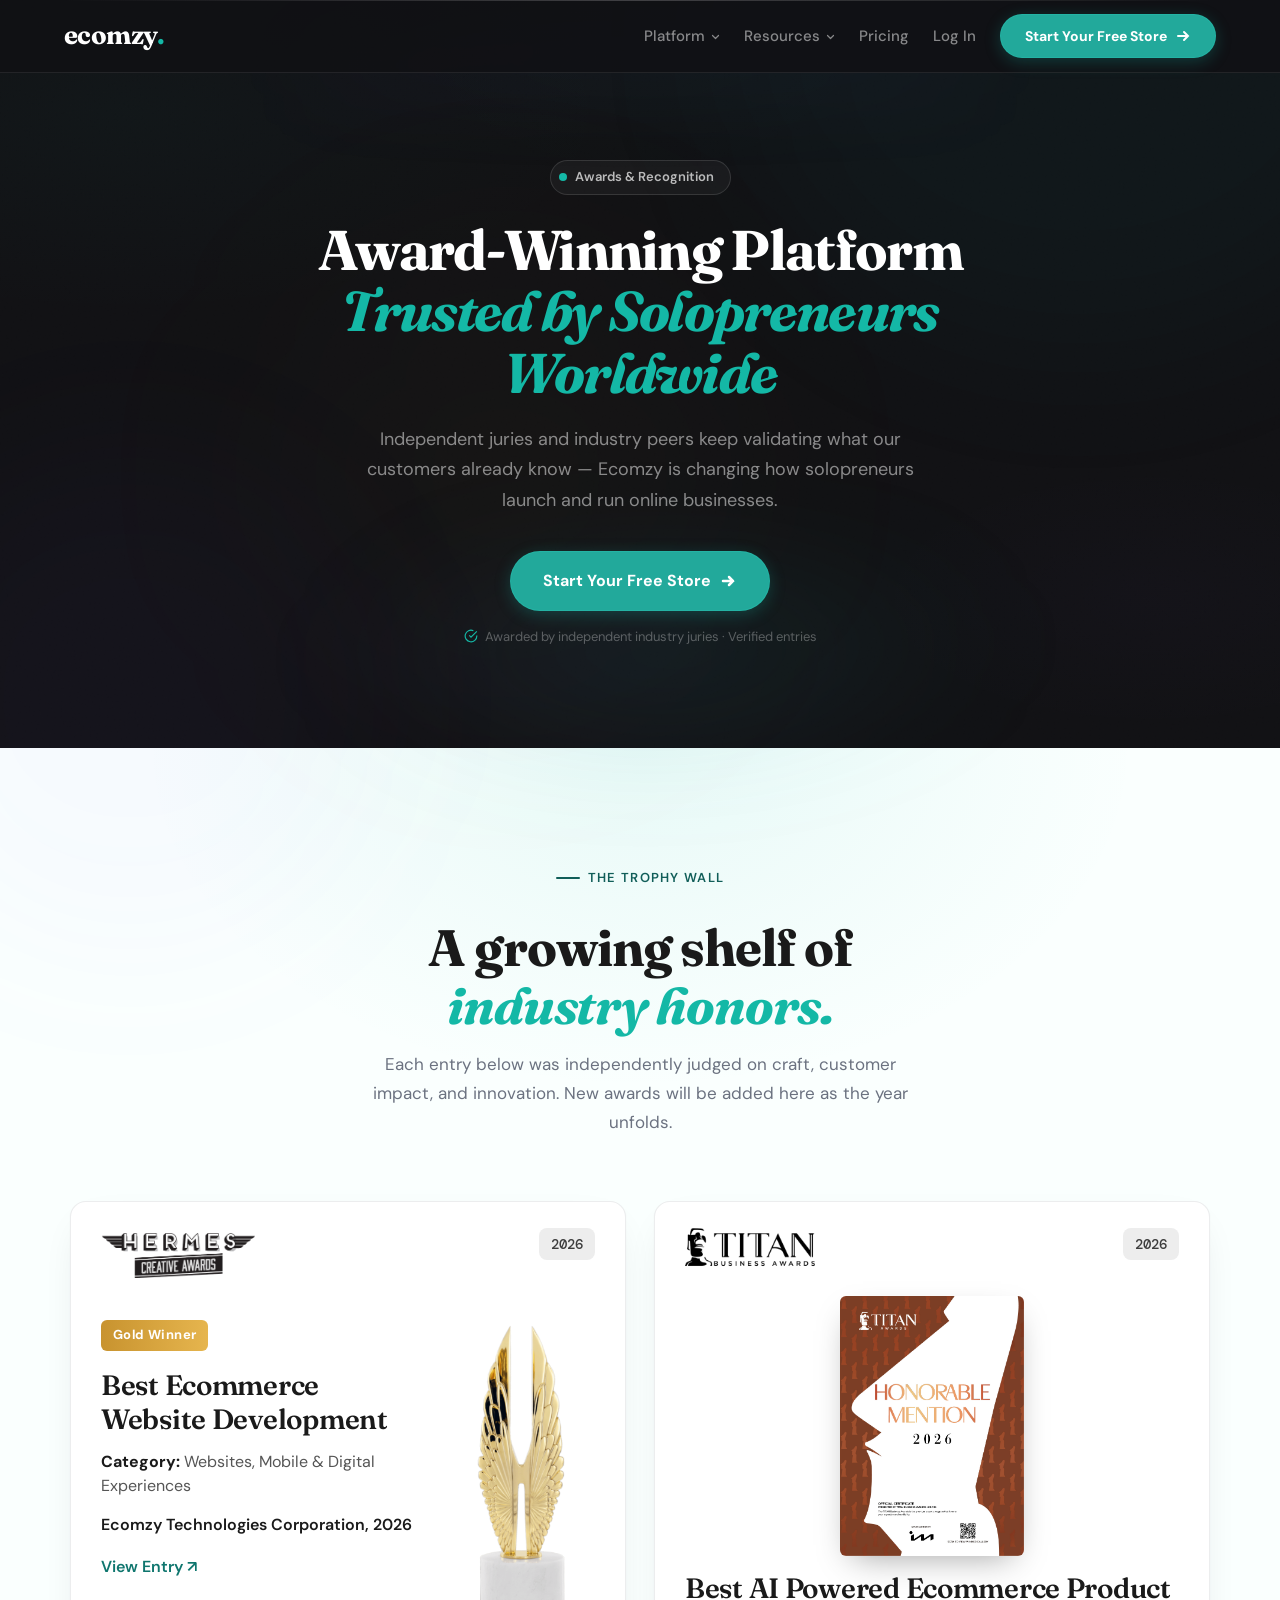
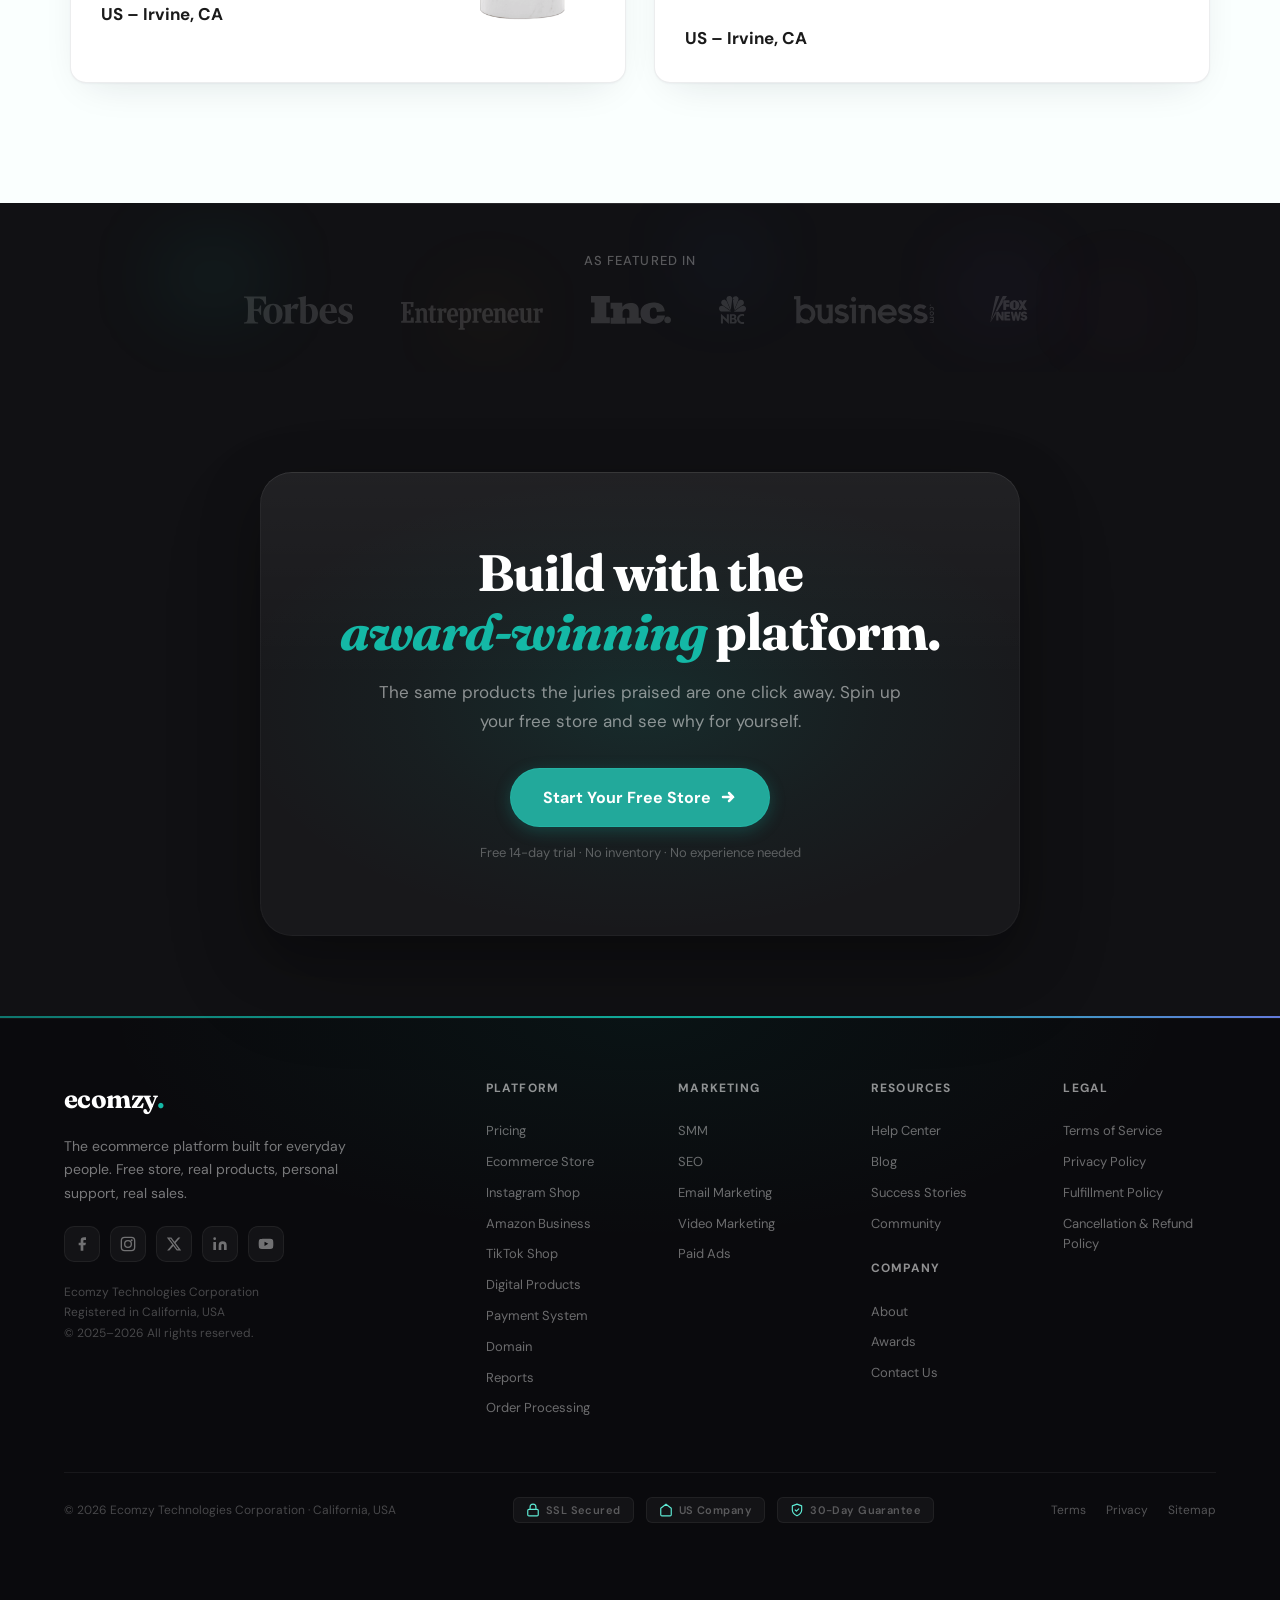
==== commit 6896ae5f: "FTC compliance pass: remove income promises and guaranteed-results claims Surgical copy edits across" ====
--- a/awards/index.html
+++ b/awards/index.html
@@ -689,7 +689,7 @@
               </a>
               <a href="/digital-products/" class="nav-dd-item">
                 <span class="nav-dd-icon nav-dd-g5" aria-hidden="true"><svg viewBox="0 0 24 24" fill="none" stroke="currentColor" stroke-width="1.5" stroke-linecap="round" stroke-linejoin="round"><path d="M3.17 7.44L12 12.55l8.77-5.08"/><path d="M12 21.61v-9.07"/><path d="M9.93 2.48L4.59 5.45A3.38 3.38 0 002.39 9.18v5.65a3.38 3.38 0 002.2 3.73l5.34 2.97a3.41 3.41 0 003.15 0l5.34-2.97a3.38 3.38 0 002.2-3.73V9.18a3.38 3.38 0 00-2.2-3.73L13.08 2.48a3.43 3.43 0 00-3.15 0z"/><path d="M17 13.24V9.58L7.51 4.1"/></svg></span>
-                <span class="nav-dd-text"><span class="nav-dd-title">Digital Products</span><span class="nav-dd-desc">Sell AI toolkits for pure profit</span></span>
+                <span class="nav-dd-text"><span class="nav-dd-title">Digital Products</span><span class="nav-dd-desc">Sell AI toolkits with strong margins</span></span>
               </a>              <a href="/payment-system/" class="nav-dd-item">
                 <span class="nav-dd-icon nav-dd-g7" aria-hidden="true"><svg viewBox="0 0 24 24" fill="none" stroke="currentColor" stroke-width="1.5" stroke-linecap="round" stroke-linejoin="round"><path d="M2 8.5h20"/><path d="M6 16.5h2"/><path d="M10.5 16.5h4"/><path d="M6.44 3.5h11.11C21.11 3.5 22 4.38 22 7.89v8.21c0 3.51-.89 4.39-4.44 4.39H6.44C2.89 20.5 2 19.62 2 16.11V7.89C2 4.38 2.89 3.5 6.44 3.5z"/></svg></span>
                 <span class="nav-dd-text"><span class="nav-dd-title">Payment System</span><span class="nav-dd-desc">Accept all major credit cards</span></span>
@@ -881,7 +881,7 @@
       <div class="footer-grid">
         <div class="footer-brand">
           <a href="/home/" class="nav-logo">ecomzy<span>.</span></a>
-          <p class="footer-brand-desc">The ecommerce platform built for everyday people. Free store, real products, personal support, real income.</p>
+          <p class="footer-brand-desc">The ecommerce platform built for everyday people. Free store, real products, personal support, real sales.</p>
           <div class="footer-socials">
             <a href="#" class="footer-social" aria-label="Facebook"><svg viewBox="0 0 24 24"><path d="M18 2h-3a5 5 0 0 0-5 5v3H7v4h3v8h4v-8h3l1-4h-4V7a1 1 0 0 1 1-1h3z"/></svg></a>
             <a href="#" class="footer-social" aria-label="Instagram"><svg viewBox="0 0 24 24"><rect x="2" y="2" width="20" height="20" rx="5" fill="none" stroke="currentColor" stroke-width="2"/><circle cx="12" cy="12" r="5" fill="none" stroke="currentColor" stroke-width="2"/><circle cx="17.5" cy="6.5" r="1.5" fill="currentColor"/></svg></a>
